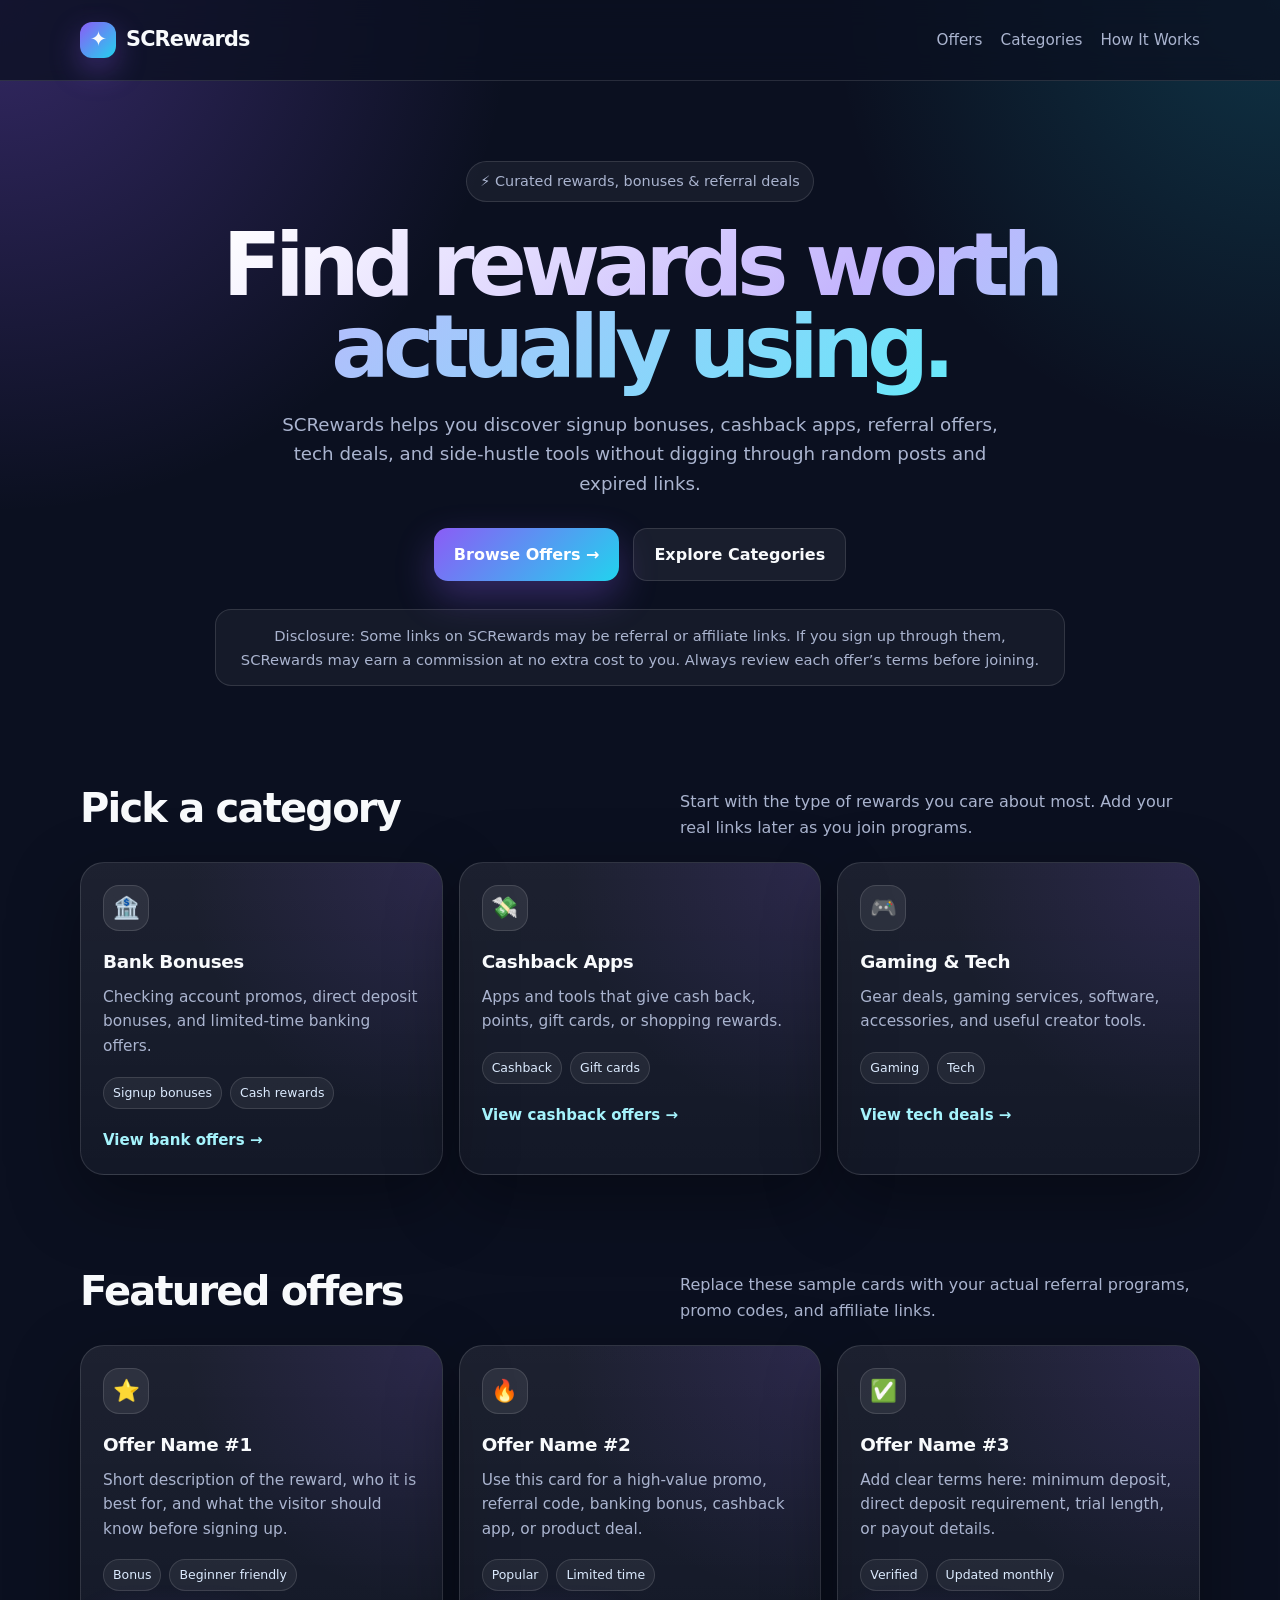
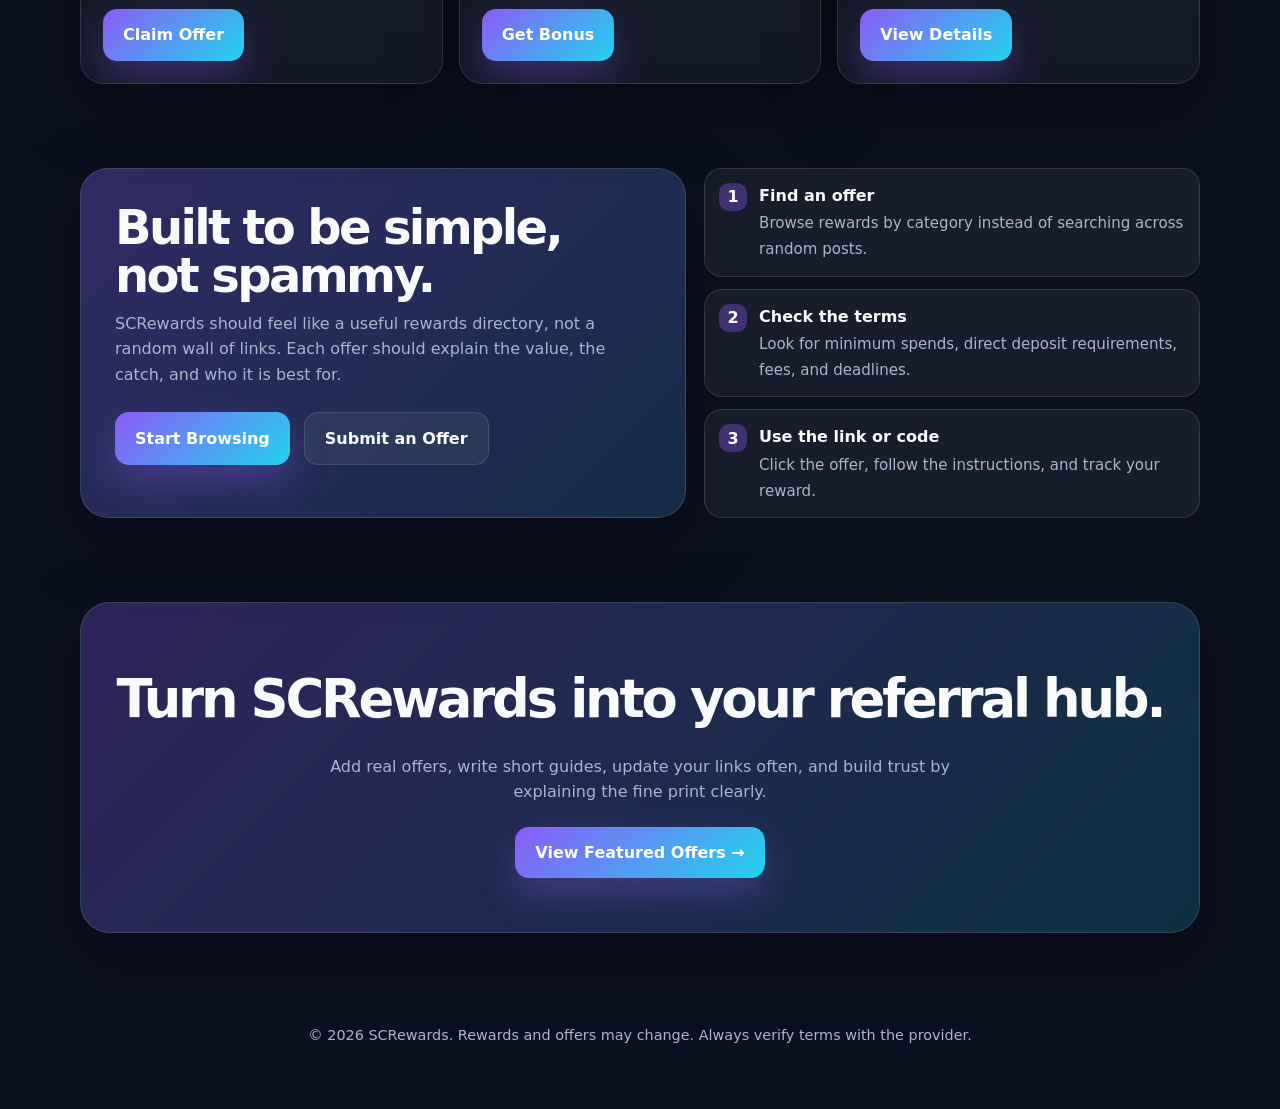
==== index.html @ 42d9c283 "Add files via upload" ====
<!DOCTYPE html>
<html lang="en">
<head>
  <meta charset="UTF-8" />
  <meta name="viewport" content="width=device-width, initial-scale=1.0" />
  <title>SCRewards | Rewards, Bonuses & Referral Offers</title>
  <meta name="description" content="SCRewards is a curated hub for rewards, signup bonuses, referral offers, cashback apps, tech deals, and side-hustle tools." />
  <style>
    :root {
      --bg: #0b1020;
      --surface: #121a33;
      --surface-2: #18213d;
      --text: #f8fafc;
      --muted: #aab4cf;
      --primary: #8b5cf6;
      --primary-2: #22d3ee;
      --border: rgba(255,255,255,0.12);
      --shadow: 0 24px 70px rgba(0,0,0,0.35);
    }

    * {
      box-sizing: border-box;
    }

    body {
      margin: 0;
      font-family: Inter, ui-sans-serif, system-ui, -apple-system, BlinkMacSystemFont, "Segoe UI", sans-serif;
      background:
        radial-gradient(circle at top left, rgba(139,92,246,0.32), transparent 32rem),
        radial-gradient(circle at top right, rgba(34,211,238,0.18), transparent 28rem),
        var(--bg);
      color: var(--text);
      line-height: 1.6;
    }

    a {
      color: inherit;
      text-decoration: none;
    }

    .container {
      width: min(1120px, calc(100% - 32px));
      margin: 0 auto;
    }

    header {
      padding: 22px 0;
      position: sticky;
      top: 0;
      z-index: 20;
      background: rgba(11,16,32,0.78);
      backdrop-filter: blur(14px);
      border-bottom: 1px solid var(--border);
    }

    .nav {
      display: flex;
      align-items: center;
      justify-content: space-between;
      gap: 16px;
    }

    .logo {
      display: flex;
      align-items: center;
      gap: 10px;
      font-weight: 900;
      letter-spacing: -0.04em;
      font-size: 1.3rem;
    }

    .logo-mark {
      width: 36px;
      height: 36px;
      border-radius: 12px;
      background: linear-gradient(135deg, var(--primary), var(--primary-2));
      display: grid;
      place-items: center;
      box-shadow: 0 12px 30px rgba(139,92,246,0.35);
    }

    .nav-links {
      display: flex;
      gap: 18px;
      font-size: 0.95rem;
      color: var(--muted);
    }

    .nav-links a:hover {
      color: var(--text);
    }

    .hero {
      padding: 80px 0 48px;
      text-align: center;
    }

    .badge {
      display: inline-flex;
      align-items: center;
      gap: 8px;
      padding: 8px 13px;
      border: 1px solid var(--border);
      border-radius: 999px;
      color: var(--muted);
      background: rgba(255,255,255,0.05);
      font-size: 0.9rem;
      margin-bottom: 22px;
    }

    h1 {
      font-size: clamp(2.55rem, 7vw, 5.4rem);
      line-height: 0.95;
      margin: 0 auto 22px;
      max-width: 900px;
      letter-spacing: -0.075em;
    }

    .gradient-text {
      background: linear-gradient(135deg, #ffffff, #c4b5fd 45%, #67e8f9);
      -webkit-background-clip: text;
      background-clip: text;
      color: transparent;
    }

    .hero p {
      max-width: 720px;
      margin: 0 auto 30px;
      color: var(--muted);
      font-size: 1.14rem;
    }

    .cta-row {
      display: flex;
      justify-content: center;
      flex-wrap: wrap;
      gap: 14px;
    }

    .btn {
      display: inline-flex;
      align-items: center;
      justify-content: center;
      gap: 9px;
      min-height: 48px;
      padding: 13px 20px;
      border-radius: 14px;
      font-weight: 800;
      border: 1px solid var(--border);
      transition: transform 0.2s ease, border-color 0.2s ease, background 0.2s ease;
    }

    .btn:hover {
      transform: translateY(-2px);
      border-color: rgba(255,255,255,0.28);
    }

    .btn-primary {
      background: linear-gradient(135deg, var(--primary), var(--primary-2));
      color: white;
      border: none;
      box-shadow: 0 16px 38px rgba(139,92,246,0.32);
    }

    .btn-secondary {
      background: rgba(255,255,255,0.06);
      color: var(--text);
    }

    .disclosure {
      margin: 28px auto 0;
      max-width: 850px;
      padding: 14px 16px;
      border: 1px solid var(--border);
      border-radius: 16px;
      background: rgba(255,255,255,0.045);
      color: var(--muted);
      font-size: 0.92rem;
    }

    section {
      padding: 42px 0;
    }

    .section-title {
      display: flex;
      align-items: end;
      justify-content: space-between;
      gap: 20px;
      margin-bottom: 22px;
    }

    .section-title h2 {
      margin: 0;
      font-size: clamp(1.7rem, 4vw, 2.5rem);
      letter-spacing: -0.045em;
    }

    .section-title p {
      max-width: 520px;
      margin: 0;
      color: var(--muted);
    }

    .grid {
      display: grid;
      grid-template-columns: repeat(3, 1fr);
      gap: 16px;
    }

    .card {
      position: relative;
      overflow: hidden;
      background: linear-gradient(180deg, rgba(255,255,255,0.075), rgba(255,255,255,0.035));
      border: 1px solid var(--border);
      border-radius: 24px;
      padding: 22px;
      box-shadow: var(--shadow);
    }

    .card::before {
      content: "";
      position: absolute;
      inset: 0;
      background: radial-gradient(circle at top right, rgba(139,92,246,0.14), transparent 16rem);
      pointer-events: none;
    }

    .card > * {
      position: relative;
    }

    .icon {
      width: 46px;
      height: 46px;
      border-radius: 16px;
      display: grid;
      place-items: center;
      background: rgba(255,255,255,0.08);
      border: 1px solid var(--border);
      font-size: 1.35rem;
      margin-bottom: 16px;
    }

    .card h3 {
      margin: 0 0 8px;
      font-size: 1.15rem;
      letter-spacing: -0.02em;
    }

    .card p {
      color: var(--muted);
      margin: 0 0 18px;
      font-size: 0.96rem;
    }

    .tag-row {
      display: flex;
      flex-wrap: wrap;
      gap: 8px;
      margin-bottom: 18px;
    }

    .tag {
      font-size: 0.78rem;
      color: #dbeafe;
      border: 1px solid rgba(255,255,255,0.12);
      border-radius: 999px;
      padding: 5px 9px;
      background: rgba(255,255,255,0.06);
    }

    .mini-link {
      color: #a5f3fc;
      font-weight: 800;
      font-size: 0.94rem;
    }

    .featured {
      display: grid;
      grid-template-columns: 1.1fr 0.9fr;
      gap: 18px;
      align-items: stretch;
    }

    .feature-panel {
      padding: 34px;
      border-radius: 28px;
      background:
        linear-gradient(135deg, rgba(139,92,246,0.25), rgba(34,211,238,0.10)),
        var(--surface);
      border: 1px solid var(--border);
      box-shadow: var(--shadow);
    }

    .feature-panel h2 {
      margin: 0 0 12px;
      font-size: clamp(1.8rem, 4vw, 3rem);
      letter-spacing: -0.055em;
      line-height: 1;
    }

    .feature-panel p {
      color: var(--muted);
      margin: 0 0 24px;
    }

    .steps {
      display: grid;
      gap: 12px;
    }

    .step {
      display: flex;
      gap: 12px;
      padding: 14px;
      border-radius: 18px;
      background: rgba(255,255,255,0.055);
      border: 1px solid var(--border);
    }

    .step-number {
      width: 28px;
      height: 28px;
      flex: 0 0 28px;
      border-radius: 10px;
      display: grid;
      place-items: center;
      background: rgba(139,92,246,0.35);
      font-weight: 900;
      color: white;
    }

    .step strong {
      display: block;
      margin-bottom: 2px;
    }

    .step span {
      color: var(--muted);
      font-size: 0.94rem;
    }

    .email-box {
      margin-top: 22px;
      display: flex;
      gap: 10px;
      flex-wrap: wrap;
    }

    .email-box input {
      flex: 1;
      min-width: 220px;
      border: 1px solid var(--border);
      background: rgba(255,255,255,0.06);
      border-radius: 14px;
      padding: 14px;
      color: var(--text);
      outline: none;
    }

    .email-box input::placeholder {
      color: #7f8aaa;
    }

    .footer-cta {
      text-align: center;
      padding: 54px 24px;
      border-radius: 30px;
      background: linear-gradient(135deg, rgba(139,92,246,0.28), rgba(34,211,238,0.16));
      border: 1px solid var(--border);
      box-shadow: var(--shadow);
    }

    .footer-cta h2 {
      margin: 0 0 12px;
      font-size: clamp(1.9rem, 5vw, 3.3rem);
      letter-spacing: -0.06em;
    }

    .footer-cta p {
      color: var(--muted);
      margin: 0 auto 22px;
      max-width: 620px;
    }

    footer {
      padding: 34px 0 48px;
      color: var(--muted);
      font-size: 0.9rem;
      text-align: center;
    }

    @media (max-width: 820px) {
      .nav {
        align-items: flex-start;
      }

      .nav-links {
        display: none;
      }

      .hero {
        padding-top: 54px;
      }

      .section-title {
        display: block;
      }

      .section-title p {
        margin-top: 8px;
      }

      .grid,
      .featured {
        grid-template-columns: 1fr;
      }

      .feature-panel {
        padding: 24px;
      }
    }
  </style>
</head>
<body>
  <header>
    <div class="container nav">
      <a class="logo" href="#">
        <span class="logo-mark">✦</span>
        <span>SCRewards</span>
      </a>
      <nav class="nav-links" aria-label="Primary navigation">
        <a href="#offers">Offers</a>
        <a href="#categories">Categories</a>
        <a href="#how-it-works">How It Works</a>
      </nav>
    </div>
  </header>

  <main>
    <section class="hero container">
      <div class="badge">⚡ Curated rewards, bonuses & referral deals</div>
      <h1><span class="gradient-text">Find rewards worth actually using.</span></h1>
      <p>
        SCRewards helps you discover signup bonuses, cashback apps, referral offers, tech deals,
        and side-hustle tools without digging through random posts and expired links.
      </p>
      <div class="cta-row">
        <a class="btn btn-primary" href="#offers">Browse Offers →</a>
        <a class="btn btn-secondary" href="#categories">Explore Categories</a>
      </div>
      <div class="disclosure">
        Disclosure: Some links on SCRewards may be referral or affiliate links. If you sign up through them,
        SCRewards may earn a commission at no extra cost to you. Always review each offer’s terms before joining.
      </div>
    </section>

    <section class="container" id="categories">
      <div class="section-title">
        <h2>Pick a category</h2>
        <p>Start with the type of rewards you care about most. Add your real links later as you join programs.</p>
      </div>

      <div class="grid">
        <article class="card">
          <div class="icon">🏦</div>
          <h3>Bank Bonuses</h3>
          <p>Checking account promos, direct deposit bonuses, and limited-time banking offers.</p>
          <div class="tag-row">
            <span class="tag">Signup bonuses</span>
            <span class="tag">Cash rewards</span>
          </div>
          <a class="mini-link" href="#offers">View bank offers →</a>
        </article>

        <article class="card">
          <div class="icon">💸</div>
          <h3>Cashback Apps</h3>
          <p>Apps and tools that give cash back, points, gift cards, or shopping rewards.</p>
          <div class="tag-row">
            <span class="tag">Cashback</span>
            <span class="tag">Gift cards</span>
          </div>
          <a class="mini-link" href="#offers">View cashback offers →</a>
        </article>

        <article class="card">
          <div class="icon">🎮</div>
          <h3>Gaming & Tech</h3>
          <p>Gear deals, gaming services, software, accessories, and useful creator tools.</p>
          <div class="tag-row">
            <span class="tag">Gaming</span>
            <span class="tag">Tech</span>
          </div>
          <a class="mini-link" href="#offers">View tech deals →</a>
        </article>
      </div>
    </section>

    <section class="container" id="offers">
      <div class="section-title">
        <h2>Featured offers</h2>
        <p>Replace these sample cards with your actual referral programs, promo codes, and affiliate links.</p>
      </div>

      <div class="grid">
        <article class="card">
          <div class="icon">⭐</div>
          <h3>Offer Name #1</h3>
          <p>Short description of the reward, who it is best for, and what the visitor should know before signing up.</p>
          <div class="tag-row">
            <span class="tag">Bonus</span>
            <span class="tag">Beginner friendly</span>
          </div>
          <a class="btn btn-primary" href="#" target="_blank" rel="noopener">Claim Offer</a>
        </article>

        <article class="card">
          <div class="icon">🔥</div>
          <h3>Offer Name #2</h3>
          <p>Use this card for a high-value promo, referral code, banking bonus, cashback app, or product deal.</p>
          <div class="tag-row">
            <span class="tag">Popular</span>
            <span class="tag">Limited time</span>
          </div>
          <a class="btn btn-primary" href="#" target="_blank" rel="noopener">Get Bonus</a>
        </article>

        <article class="card">
          <div class="icon">✅</div>
          <h3>Offer Name #3</h3>
          <p>Add clear terms here: minimum deposit, direct deposit requirement, trial length, or payout details.</p>
          <div class="tag-row">
            <span class="tag">Verified</span>
            <span class="tag">Updated monthly</span>
          </div>
          <a class="btn btn-primary" href="#" target="_blank" rel="noopener">View Details</a>
        </article>
      </div>
    </section>

    <section class="container featured" id="how-it-works">
      <div class="feature-panel">
        <h2>Built to be simple, not spammy.</h2>
        <p>
          SCRewards should feel like a useful rewards directory, not a random wall of links.
          Each offer should explain the value, the catch, and who it is best for.
        </p>
        <div class="cta-row" style="justify-content:flex-start">
          <a class="btn btn-primary" href="#offers">Start Browsing</a>
          <a class="btn btn-secondary" href="#">Submit an Offer</a>
        </div>
      </div>

      <div class="steps">
        <div class="step">
          <div class="step-number">1</div>
          <div>
            <strong>Find an offer</strong>
            <span>Browse rewards by category instead of searching across random posts.</span>
          </div>
        </div>
        <div class="step">
          <div class="step-number">2</div>
          <div>
            <strong>Check the terms</strong>
            <span>Look for minimum spends, direct deposit requirements, fees, and deadlines.</span>
          </div>
        </div>
        <div class="step">
          <div class="step-number">3</div>
          <div>
            <strong>Use the link or code</strong>
            <span>Click the offer, follow the instructions, and track your reward.</span>
          </div>
        </div>
      </div>
    </section>

    <section class="container">
      <div class="footer-cta">
        <h2>Turn SCRewards into your referral hub.</h2>
        <p>
          Add real offers, write short guides, update your links often, and build trust by explaining the fine print clearly.
        </p>
        <a class="btn btn-primary" href="#offers">View Featured Offers →</a>
      </div>
    </section>
  </main>

  <footer class="container">
    <p>© 2026 SCRewards. Rewards and offers may change. Always verify terms with the provider.</p>
  </footer>
</body>
</html>
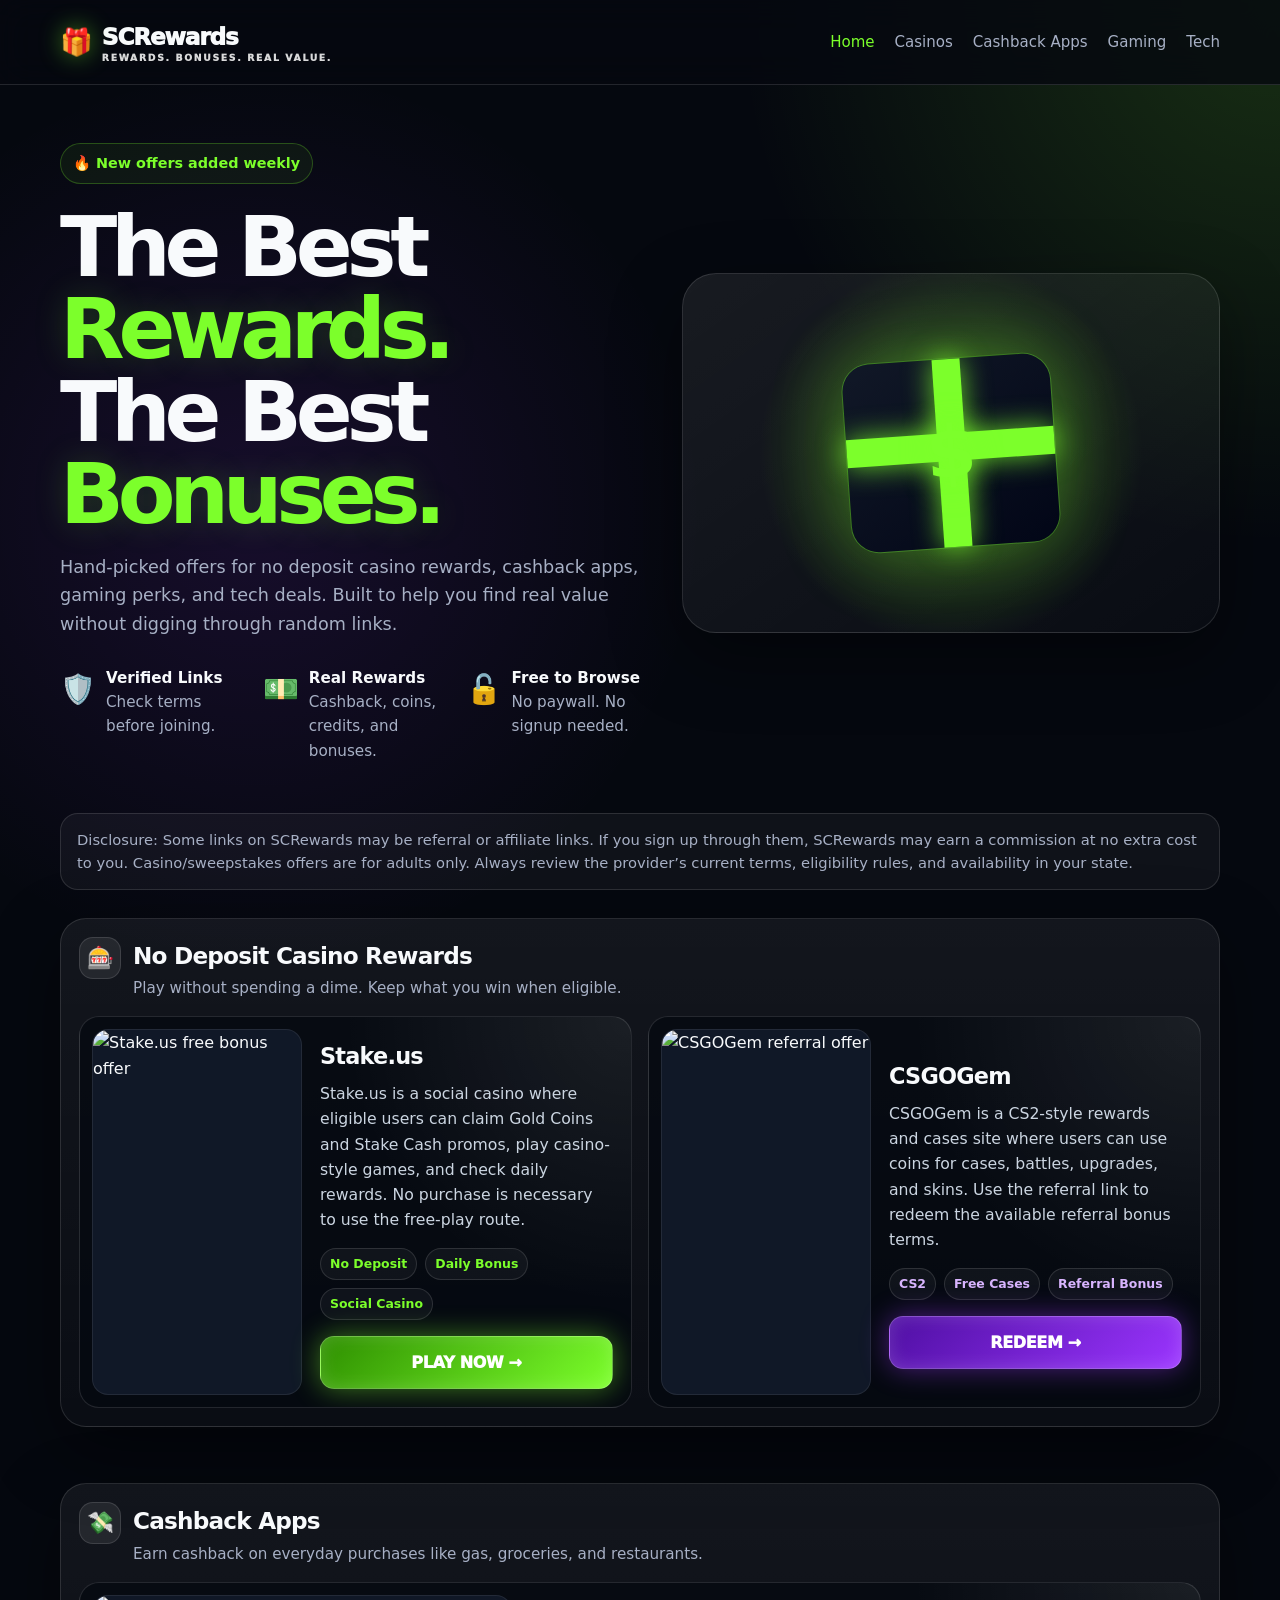
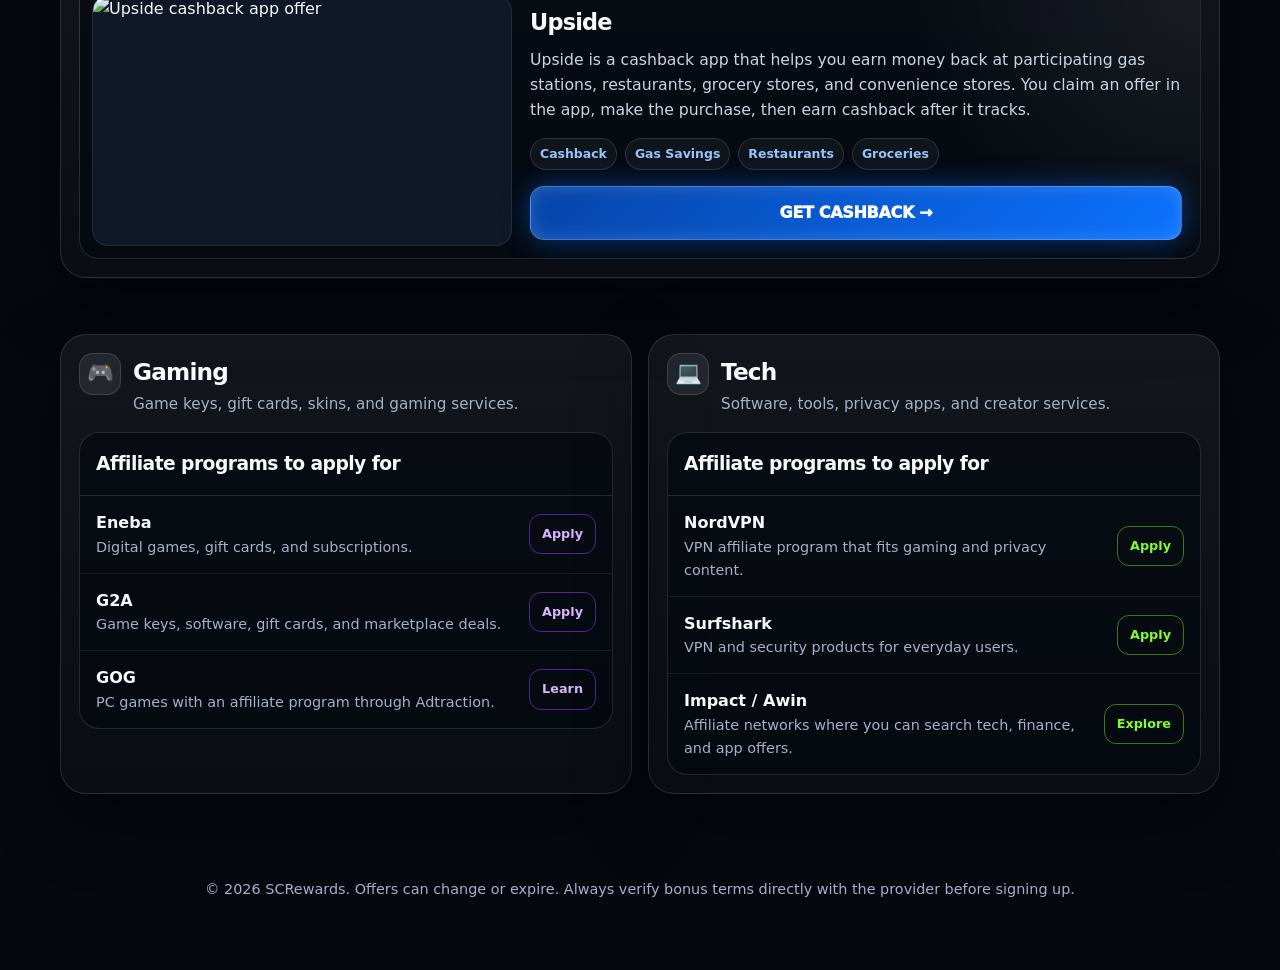
==== commit f120f7d1: "Add files via upload" ====
--- a/index.html
+++ b/index.html
@@ -3,594 +3,630 @@
 <head>
   <meta charset="UTF-8" />
   <meta name="viewport" content="width=device-width, initial-scale=1.0" />
-  <title>SCRewards | Rewards, Bonuses & Referral Offers</title>
-  <meta name="description" content="SCRewards is a curated hub for rewards, signup bonuses, referral offers, cashback apps, tech deals, and side-hustle tools." />
+  <title>SCRewards | Rewards, Bonuses & Real Value</title>
+  <meta name="description" content="SCRewards is a curated hub for no deposit casino rewards, cashback apps, gaming offers, tech deals, and referral bonuses." />
   <style>
     :root {
-      --bg: #0b1020;
-      --surface: #121a33;
-      --surface-2: #18213d;
+      --bg: #05080f;
+      --surface: #0b111d;
+      --surface-2: #101827;
       --text: #f8fafc;
-      --muted: #aab4cf;
-      --primary: #8b5cf6;
-      --primary-2: #22d3ee;
+      --muted: #a7b0c5;
+      --green: #7CFF2B;
+      --green-dark: #2e8f00;
+      --purple: #9b35ff;
+      --purple-dark: #4f0fa3;
+      --blue: #0b72ff;
+      --blue-dark: #0644a8;
       --border: rgba(255,255,255,0.12);
-      --shadow: 0 24px 70px rgba(0,0,0,0.35);
-    }
-
-    * {
-      box-sizing: border-box;
-    }
+      --shadow: 0 24px 70px rgba(0,0,0,0.42);
+    }
+
+    * { box-sizing: border-box; }
 
     body {
       margin: 0;
       font-family: Inter, ui-sans-serif, system-ui, -apple-system, BlinkMacSystemFont, "Segoe UI", sans-serif;
       background:
-        radial-gradient(circle at top left, rgba(139,92,246,0.32), transparent 32rem),
-        radial-gradient(circle at top right, rgba(34,211,238,0.18), transparent 28rem),
+        radial-gradient(circle at top right, rgba(124,255,43,0.16), transparent 34rem),
+        radial-gradient(circle at 20% 20%, rgba(155,53,255,0.12), transparent 28rem),
         var(--bg);
       color: var(--text);
       line-height: 1.6;
     }
 
-    a {
-      color: inherit;
-      text-decoration: none;
-    }
-
-    .container {
-      width: min(1120px, calc(100% - 32px));
-      margin: 0 auto;
-    }
+    a { color: inherit; text-decoration: none; }
+    .container { width: min(1160px, calc(100% - 32px)); margin: 0 auto; }
 
     header {
-      padding: 22px 0;
       position: sticky;
       top: 0;
-      z-index: 20;
-      background: rgba(11,16,32,0.78);
-      backdrop-filter: blur(14px);
+      z-index: 50;
+      padding: 18px 0;
+      background: rgba(5,8,15,0.8);
+      backdrop-filter: blur(16px);
       border-bottom: 1px solid var(--border);
     }
 
     .nav {
       display: flex;
+      justify-content: space-between;
       align-items: center;
-      justify-content: space-between;
-      gap: 16px;
+      gap: 18px;
     }
 
     .logo {
       display: flex;
       align-items: center;
       gap: 10px;
-      font-weight: 900;
-      letter-spacing: -0.04em;
-      font-size: 1.3rem;
+      font-weight: 950;
+      letter-spacing: -0.05em;
+      font-size: 1.45rem;
     }
 
     .logo-mark {
-      width: 36px;
-      height: 36px;
-      border-radius: 12px;
-      background: linear-gradient(135deg, var(--primary), var(--primary-2));
-      display: grid;
-      place-items: center;
-      box-shadow: 0 12px 30px rgba(139,92,246,0.35);
+      color: var(--green);
+      font-size: 1.65rem;
+      filter: drop-shadow(0 0 12px rgba(124,255,43,0.45));
+    }
+
+    .logo small {
+      display: block;
+      font-size: 0.58rem;
+      letter-spacing: 0.18em;
+      color: white;
+      opacity: 0.85;
+      margin-top: -4px;
     }
 
     .nav-links {
       display: flex;
-      gap: 18px;
-      font-size: 0.95rem;
+      gap: 20px;
+      align-items: center;
       color: var(--muted);
-    }
-
-    .nav-links a:hover {
-      color: var(--text);
-    }
+      font-size: 0.94rem;
+    }
+
+    .nav-links a:hover, .active { color: var(--green); }
 
     .hero {
-      padding: 80px 0 48px;
-      text-align: center;
-    }
-
-    .badge {
+      display: grid;
+      grid-template-columns: 1.05fr 0.95fr;
+      align-items: center;
+      gap: 28px;
+      padding: 58px 0 32px;
+    }
+
+    .eyebrow {
       display: inline-flex;
       align-items: center;
       gap: 8px;
-      padding: 8px 13px;
-      border: 1px solid var(--border);
+      padding: 8px 12px;
       border-radius: 999px;
-      color: var(--muted);
-      background: rgba(255,255,255,0.05);
+      border: 1px solid rgba(124,255,43,0.25);
+      background: rgba(124,255,43,0.06);
+      color: var(--green);
+      font-weight: 800;
       font-size: 0.9rem;
       margin-bottom: 22px;
     }
 
     h1 {
-      font-size: clamp(2.55rem, 7vw, 5.4rem);
-      line-height: 0.95;
-      margin: 0 auto 22px;
-      max-width: 900px;
+      margin: 0 0 18px;
+      max-width: 720px;
+      font-size: clamp(2.7rem, 7vw, 5.25rem);
+      line-height: 0.98;
       letter-spacing: -0.075em;
     }
 
-    .gradient-text {
-      background: linear-gradient(135deg, #ffffff, #c4b5fd 45%, #67e8f9);
-      -webkit-background-clip: text;
-      background-clip: text;
-      color: transparent;
-    }
+    .green-text { color: var(--green); text-shadow: 0 0 34px rgba(124,255,43,0.18); }
 
     .hero p {
-      max-width: 720px;
-      margin: 0 auto 30px;
       color: var(--muted);
-      font-size: 1.14rem;
-    }
-
-    .cta-row {
-      display: flex;
+      max-width: 670px;
+      margin: 0 0 24px;
+      font-size: 1.1rem;
+    }
+
+    .hero-art {
+      min-height: 360px;
+      border-radius: 34px;
+      border: 1px solid var(--border);
+      background:
+        radial-gradient(circle at center, rgba(124,255,43,0.35), transparent 12rem),
+        linear-gradient(145deg, rgba(255,255,255,0.08), rgba(255,255,255,0.02));
+      box-shadow: var(--shadow);
+      display: grid;
+      place-items: center;
+      overflow: hidden;
+      position: relative;
+    }
+
+    .gift {
+      width: 210px;
+      height: 190px;
+      border-radius: 28px;
+      background: linear-gradient(145deg, #111827, #020617);
+      border: 1px solid rgba(124,255,43,0.45);
+      box-shadow: 0 0 70px rgba(124,255,43,0.28);
+      position: relative;
+      transform: rotate(-4deg);
+    }
+
+    .gift:before, .gift:after {
+      content: "";
+      position: absolute;
+      background: var(--green);
+      box-shadow: 0 0 28px rgba(124,255,43,0.8);
+    }
+
+    .gift:before { width: 28px; height: 100%; left: 91px; top: 0; }
+    .gift:after { height: 28px; width: 100%; left: 0; top: 74px; }
+
+    .dollar {
+      position: absolute;
+      inset: 0;
+      display: grid;
+      place-items: center;
+      font-size: 4.5rem;
+      font-weight: 900;
+      color: var(--green);
+      z-index: 2;
+      text-shadow: 0 0 30px rgba(124,255,43,0.7);
+    }
+
+    .trust-row {
+      display: grid;
+      grid-template-columns: repeat(3, 1fr);
+      gap: 14px;
+      margin-top: 28px;
+      max-width: 700px;
+    }
+
+    .trust-item {
+      display: flex;
+      gap: 10px;
+      align-items: flex-start;
+      color: var(--muted);
+      font-size: 0.95rem;
+    }
+
+    .trust-item strong { display: block; color: var(--text); }
+    .trust-icon { color: var(--green); font-size: 1.8rem; }
+
+    .notice {
+      margin: 18px auto 0;
+      border: 1px solid var(--border);
+      border-radius: 18px;
+      background: rgba(255,255,255,0.045);
+      color: var(--muted);
+      padding: 14px 16px;
+      font-size: 0.92rem;
+    }
+
+    section { padding: 28px 0; }
+
+    .section-card {
+      border: 1px solid var(--border);
+      border-radius: 26px;
+      background: linear-gradient(180deg, rgba(255,255,255,0.06), rgba(255,255,255,0.025));
+      box-shadow: var(--shadow);
+      padding: 18px;
+    }
+
+    .section-head {
+      display: flex;
+      align-items: flex-start;
+      justify-content: space-between;
+      gap: 16px;
+      margin-bottom: 16px;
+    }
+
+    .section-head h2 {
+      margin: 0;
+      font-size: 1.45rem;
+      letter-spacing: -0.035em;
+    }
+
+    .section-head p {
+      color: var(--muted);
+      margin: 2px 0 0;
+      font-size: 0.95rem;
+    }
+
+    .section-title-left {
+      display: flex;
+      gap: 12px;
+      align-items: flex-start;
+    }
+
+    .section-icon {
+      width: 42px;
+      height: 42px;
+      display: grid;
+      place-items: center;
+      border-radius: 14px;
+      background: rgba(255,255,255,0.08);
+      border: 1px solid var(--border);
+      font-size: 1.35rem;
+    }
+
+    .offer-grid {
+      display: grid;
+      grid-template-columns: repeat(2, 1fr);
+      gap: 16px;
+    }
+
+    .offer {
+      display: grid;
+      grid-template-columns: 210px 1fr;
+      gap: 18px;
+      border: 1px solid var(--border);
+      border-radius: 20px;
+      background:
+        radial-gradient(circle at top right, rgba(255,255,255,0.08), transparent 18rem),
+        rgba(4,8,15,0.68);
+      overflow: hidden;
+      padding: 12px;
+    }
+
+    .offer.full { grid-template-columns: 420px 1fr; }
+
+    .offer-image {
+      width: 100%;
+      min-height: 190px;
+      border-radius: 16px;
+      overflow: hidden;
+      display: block;
+      background: #101827;
+      border: 1px solid rgba(255,255,255,0.08);
+    }
+
+    .offer-image img {
+      width: 100%;
+      height: 100%;
+      display: block;
+      object-fit: cover;
+      transition: transform 0.25s ease;
+    }
+
+    .offer-image:hover img { transform: scale(1.035); }
+
+    .offer-content {
+      padding: 10px 6px 6px 0;
+      display: flex;
+      flex-direction: column;
       justify-content: center;
+    }
+
+    .offer h3 {
+      margin: 0 0 6px;
+      font-size: 1.4rem;
+      letter-spacing: -0.035em;
+    }
+
+    .offer p {
+      color: #cbd5e1;
+      margin: 0 0 16px;
+      font-size: 0.98rem;
+    }
+
+    .tags {
+      display: flex;
       flex-wrap: wrap;
-      gap: 14px;
-    }
-
-    .btn {
+      gap: 8px;
+      margin-bottom: 16px;
+    }
+
+    .tag {
+      padding: 5px 9px;
+      border-radius: 999px;
+      border: 1px solid var(--border);
+      background: rgba(255,255,255,0.045);
+      color: var(--green);
+      font-weight: 800;
+      font-size: 0.78rem;
+    }
+
+    .tag.purple { color: #d8b4fe; }
+    .tag.blue { color: #93c5fd; }
+
+    .shine-btn {
+      position: relative;
+      overflow: hidden;
+      min-height: 50px;
       display: inline-flex;
       align-items: center;
       justify-content: center;
-      gap: 9px;
-      min-height: 48px;
-      padding: 13px 20px;
+      gap: 10px;
       border-radius: 14px;
-      font-weight: 800;
-      border: 1px solid var(--border);
-      transition: transform 0.2s ease, border-color 0.2s ease, background 0.2s ease;
-    }
-
-    .btn:hover {
-      transform: translateY(-2px);
-      border-color: rgba(255,255,255,0.28);
-    }
-
-    .btn-primary {
-      background: linear-gradient(135deg, var(--primary), var(--primary-2));
+      padding: 13px 18px;
+      font-weight: 950;
+      letter-spacing: -0.02em;
       color: white;
-      border: none;
-      box-shadow: 0 16px 38px rgba(139,92,246,0.32);
-    }
-
-    .btn-secondary {
-      background: rgba(255,255,255,0.06);
-      color: var(--text);
-    }
-
-    .disclosure {
-      margin: 28px auto 0;
-      max-width: 850px;
-      padding: 14px 16px;
-      border: 1px solid var(--border);
-      border-radius: 16px;
-      background: rgba(255,255,255,0.045);
-      color: var(--muted);
-      font-size: 0.92rem;
-    }
-
-    section {
-      padding: 42px 0;
-    }
-
-    .section-title {
-      display: flex;
-      align-items: end;
-      justify-content: space-between;
-      gap: 20px;
-      margin-bottom: 22px;
-    }
-
-    .section-title h2 {
-      margin: 0;
-      font-size: clamp(1.7rem, 4vw, 2.5rem);
-      letter-spacing: -0.045em;
-    }
-
-    .section-title p {
-      max-width: 520px;
-      margin: 0;
-      color: var(--muted);
-    }
-
-    .grid {
-      display: grid;
-      grid-template-columns: repeat(3, 1fr);
-      gap: 16px;
-    }
-
-    .card {
-      position: relative;
-      overflow: hidden;
-      background: linear-gradient(180deg, rgba(255,255,255,0.075), rgba(255,255,255,0.035));
-      border: 1px solid var(--border);
-      border-radius: 24px;
-      padding: 22px;
-      box-shadow: var(--shadow);
-    }
-
-    .card::before {
+      text-transform: uppercase;
+      border: 1px solid rgba(255,255,255,0.25);
+      transition: transform 0.2s ease, filter 0.2s ease;
+    }
+
+    .shine-btn:hover { transform: translateY(-2px); filter: brightness(1.12); }
+
+    .shine-btn::before {
       content: "";
       position: absolute;
-      inset: 0;
-      background: radial-gradient(circle at top right, rgba(139,92,246,0.14), transparent 16rem);
-      pointer-events: none;
-    }
-
-    .card > * {
-      position: relative;
-    }
-
-    .icon {
-      width: 46px;
-      height: 46px;
-      border-radius: 16px;
-      display: grid;
-      place-items: center;
-      background: rgba(255,255,255,0.08);
+      top: -35%;
+      left: -40%;
+      width: 32%;
+      height: 170%;
+      background: linear-gradient(90deg, transparent, rgba(255,255,255,0.72), transparent);
+      transform: rotate(22deg);
+      animation: shine 2.3s linear infinite;
+    }
+
+    @keyframes shine {
+      0% { left: -45%; }
+      55% { left: 120%; }
+      100% { left: 120%; }
+    }
+
+    .green-btn {
+      background: linear-gradient(135deg, var(--green-dark), var(--green));
+      box-shadow: 0 0 28px rgba(124,255,43,0.45), inset 0 0 18px rgba(255,255,255,0.16);
+    }
+
+    .purple-btn {
+      background: linear-gradient(135deg, var(--purple-dark), var(--purple));
+      box-shadow: 0 0 28px rgba(155,53,255,0.46), inset 0 0 18px rgba(255,255,255,0.16);
+    }
+
+    .blue-btn {
+      background: linear-gradient(135deg, var(--blue-dark), var(--blue));
+      box-shadow: 0 0 28px rgba(11,114,255,0.46), inset 0 0 18px rgba(255,255,255,0.16);
+    }
+
+    .small-grid {
+      display: grid;
+      grid-template-columns: repeat(2, 1fr);
+      gap: 16px;
+    }
+
+    .mini-list {
       border: 1px solid var(--border);
-      font-size: 1.35rem;
-      margin-bottom: 16px;
-    }
-
-    .card h3 {
-      margin: 0 0 8px;
-      font-size: 1.15rem;
-      letter-spacing: -0.02em;
-    }
-
-    .card p {
+      border-radius: 20px;
+      overflow: hidden;
+      background: rgba(4,8,15,0.64);
+    }
+
+    .mini-list h3 {
+      margin: 0;
+      padding: 16px;
+      border-bottom: 1px solid var(--border);
+      letter-spacing: -0.03em;
+    }
+
+    .mini-item {
+      display: grid;
+      grid-template-columns: 1fr auto;
+      gap: 16px;
+      align-items: center;
+      padding: 14px 16px;
+      border-bottom: 1px solid rgba(255,255,255,0.08);
+    }
+
+    .mini-item:last-child { border-bottom: 0; }
+
+    .mini-item strong { display: block; }
+    .mini-item span { display: block; color: var(--muted); font-size: 0.9rem; }
+
+    .mini-btn {
+      border: 1px solid rgba(124,255,43,0.45);
+      color: var(--green);
+      border-radius: 12px;
+      padding: 9px 12px;
+      font-weight: 900;
+      font-size: 0.8rem;
+      white-space: nowrap;
+    }
+
+    .mini-btn.purple { color: #d8b4fe; border-color: rgba(155,53,255,0.55); }
+
+    footer {
+      padding: 42px 0 54px;
       color: var(--muted);
-      margin: 0 0 18px;
-      font-size: 0.96rem;
-    }
-
-    .tag-row {
-      display: flex;
-      flex-wrap: wrap;
-      gap: 8px;
-      margin-bottom: 18px;
-    }
-
-    .tag {
-      font-size: 0.78rem;
-      color: #dbeafe;
-      border: 1px solid rgba(255,255,255,0.12);
-      border-radius: 999px;
-      padding: 5px 9px;
-      background: rgba(255,255,255,0.06);
-    }
-
-    .mini-link {
-      color: #a5f3fc;
-      font-weight: 800;
-      font-size: 0.94rem;
-    }
-
-    .featured {
-      display: grid;
-      grid-template-columns: 1.1fr 0.9fr;
-      gap: 18px;
-      align-items: stretch;
-    }
-
-    .feature-panel {
-      padding: 34px;
-      border-radius: 28px;
-      background:
-        linear-gradient(135deg, rgba(139,92,246,0.25), rgba(34,211,238,0.10)),
-        var(--surface);
-      border: 1px solid var(--border);
-      box-shadow: var(--shadow);
-    }
-
-    .feature-panel h2 {
-      margin: 0 0 12px;
-      font-size: clamp(1.8rem, 4vw, 3rem);
-      letter-spacing: -0.055em;
-      line-height: 1;
-    }
-
-    .feature-panel p {
-      color: var(--muted);
-      margin: 0 0 24px;
-    }
-
-    .steps {
-      display: grid;
-      gap: 12px;
-    }
-
-    .step {
-      display: flex;
-      gap: 12px;
-      padding: 14px;
-      border-radius: 18px;
-      background: rgba(255,255,255,0.055);
-      border: 1px solid var(--border);
-    }
-
-    .step-number {
-      width: 28px;
-      height: 28px;
-      flex: 0 0 28px;
-      border-radius: 10px;
-      display: grid;
-      place-items: center;
-      background: rgba(139,92,246,0.35);
-      font-weight: 900;
-      color: white;
-    }
-
-    .step strong {
-      display: block;
-      margin-bottom: 2px;
-    }
-
-    .step span {
-      color: var(--muted);
-      font-size: 0.94rem;
-    }
-
-    .email-box {
-      margin-top: 22px;
-      display: flex;
-      gap: 10px;
-      flex-wrap: wrap;
-    }
-
-    .email-box input {
-      flex: 1;
-      min-width: 220px;
-      border: 1px solid var(--border);
-      background: rgba(255,255,255,0.06);
-      border-radius: 14px;
-      padding: 14px;
-      color: var(--text);
-      outline: none;
-    }
-
-    .email-box input::placeholder {
-      color: #7f8aaa;
-    }
-
-    .footer-cta {
       text-align: center;
-      padding: 54px 24px;
-      border-radius: 30px;
-      background: linear-gradient(135deg, rgba(139,92,246,0.28), rgba(34,211,238,0.16));
-      border: 1px solid var(--border);
-      box-shadow: var(--shadow);
-    }
-
-    .footer-cta h2 {
-      margin: 0 0 12px;
-      font-size: clamp(1.9rem, 5vw, 3.3rem);
-      letter-spacing: -0.06em;
-    }
-
-    .footer-cta p {
-      color: var(--muted);
-      margin: 0 auto 22px;
-      max-width: 620px;
-    }
-
-    footer {
-      padding: 34px 0 48px;
-      color: var(--muted);
       font-size: 0.9rem;
-      text-align: center;
-    }
-
-    @media (max-width: 820px) {
-      .nav {
-        align-items: flex-start;
-      }
-
-      .nav-links {
-        display: none;
-      }
-
-      .hero {
-        padding-top: 54px;
-      }
-
-      .section-title {
-        display: block;
-      }
-
-      .section-title p {
-        margin-top: 8px;
-      }
-
-      .grid,
-      .featured {
-        grid-template-columns: 1fr;
-      }
-
-      .feature-panel {
-        padding: 24px;
-      }
+    }
+
+    @media (max-width: 920px) {
+      .nav-links { display: none; }
+      .hero, .offer-grid, .small-grid { grid-template-columns: 1fr; }
+      .hero-art { min-height: 280px; }
+      .offer, .offer.full { grid-template-columns: 1fr; }
+      .offer-image { min-height: 210px; }
+      .trust-row { grid-template-columns: 1fr; }
     }
   </style>
 </head>
 <body>
   <header>
     <div class="container nav">
-      <a class="logo" href="#">
-        <span class="logo-mark">✦</span>
-        <span>SCRewards</span>
+      <a href="#" class="logo">
+        <span class="logo-mark">🎁</span>
+        <span>SCRewards <small>REWARDS. BONUSES. REAL VALUE.</small></span>
       </a>
-      <nav class="nav-links" aria-label="Primary navigation">
-        <a href="#offers">Offers</a>
-        <a href="#categories">Categories</a>
-        <a href="#how-it-works">How It Works</a>
+      <nav class="nav-links" aria-label="Main navigation">
+        <a class="active" href="#top">Home</a>
+        <a href="#casino">Casinos</a>
+        <a href="#cashback">Cashback Apps</a>
+        <a href="#gaming">Gaming</a>
+        <a href="#tech">Tech</a>
       </nav>
     </div>
   </header>
 
-  <main>
-    <section class="hero container">
-      <div class="badge">⚡ Curated rewards, bonuses & referral deals</div>
-      <h1><span class="gradient-text">Find rewards worth actually using.</span></h1>
-      <p>
-        SCRewards helps you discover signup bonuses, cashback apps, referral offers, tech deals,
-        and side-hustle tools without digging through random posts and expired links.
-      </p>
-      <div class="cta-row">
-        <a class="btn btn-primary" href="#offers">Browse Offers →</a>
-        <a class="btn btn-secondary" href="#categories">Explore Categories</a>
+  <main id="top">
+    <section class="container hero">
+      <div>
+        <div class="eyebrow">🔥 New offers added weekly</div>
+        <h1>The Best <span class="green-text">Rewards.</span><br>The Best <span class="green-text">Bonuses.</span></h1>
+        <p>Hand-picked offers for no deposit casino rewards, cashback apps, gaming perks, and tech deals. Built to help you find real value without digging through random links.</p>
+        <div class="trust-row">
+          <div class="trust-item"><span class="trust-icon">🛡️</span><span><strong>Verified Links</strong>Check terms before joining.</span></div>
+          <div class="trust-item"><span class="trust-icon">💵</span><span><strong>Real Rewards</strong>Cashback, coins, credits, and bonuses.</span></div>
+          <div class="trust-item"><span class="trust-icon">🔓</span><span><strong>Free to Browse</strong>No paywall. No signup needed.</span></div>
+        </div>
       </div>
-      <div class="disclosure">
-        Disclosure: Some links on SCRewards may be referral or affiliate links. If you sign up through them,
-        SCRewards may earn a commission at no extra cost to you. Always review each offer’s terms before joining.
+      <div class="hero-art" aria-hidden="true">
+        <div class="gift"><div class="dollar">$</div></div>
       </div>
     </section>
 
-    <section class="container" id="categories">
-      <div class="section-title">
-        <h2>Pick a category</h2>
-        <p>Start with the type of rewards you care about most. Add your real links later as you join programs.</p>
+    <div class="container notice">
+      Disclosure: Some links on SCRewards may be referral or affiliate links. If you sign up through them, SCRewards may earn a commission at no extra cost to you. Casino/sweepstakes offers are for adults only. Always review the provider’s current terms, eligibility rules, and availability in your state.
+    </div>
+
+    <section class="container" id="casino">
+      <div class="section-card">
+        <div class="section-head">
+          <div class="section-title-left">
+            <div class="section-icon">🎰</div>
+            <div>
+              <h2>No Deposit Casino Rewards</h2>
+              <p>Play without spending a dime. Keep what you win when eligible.</p>
+            </div>
+          </div>
+        </div>
+
+        <div class="offer-grid">
+          <article class="offer">
+            <a class="offer-image" href="https://stake.us/?c=aaLEj1pQ" target="_blank" rel="noopener">
+              <img src="assets/stake.jpg" alt="Stake.us free bonus offer">
+            </a>
+            <div class="offer-content">
+              <h3>Stake.us</h3>
+              <p>Stake.us is a social casino where eligible users can claim Gold Coins and Stake Cash promos, play casino-style games, and check daily rewards. No purchase is necessary to use the free-play route.</p>
+              <div class="tags">
+                <span class="tag">No Deposit</span>
+                <span class="tag">Daily Bonus</span>
+                <span class="tag">Social Casino</span>
+              </div>
+              <a class="shine-btn green-btn" href="https://stake.us/?c=aaLEj1pQ" target="_blank" rel="noopener">Play Now →</a>
+            </div>
+          </article>
+
+          <article class="offer">
+            <a class="offer-image" href="https://csgogem.com/r/xzarrx" target="_blank" rel="noopener">
+              <img src="assets/csgogem.webp" alt="CSGOGem referral offer">
+            </a>
+            <div class="offer-content">
+              <h3>CSGOGem</h3>
+              <p>CSGOGem is a CS2-style rewards and cases site where users can use coins for cases, battles, upgrades, and skins. Use the referral link to redeem the available referral bonus terms.</p>
+              <div class="tags">
+                <span class="tag purple">CS2</span>
+                <span class="tag purple">Free Cases</span>
+                <span class="tag purple">Referral Bonus</span>
+              </div>
+              <a class="shine-btn purple-btn" href="https://csgogem.com/r/xzarrx" target="_blank" rel="noopener">Redeem →</a>
+            </div>
+          </article>
+        </div>
       </div>
-
-      <div class="grid">
-        <article class="card">
-          <div class="icon">🏦</div>
-          <h3>Bank Bonuses</h3>
-          <p>Checking account promos, direct deposit bonuses, and limited-time banking offers.</p>
-          <div class="tag-row">
-            <span class="tag">Signup bonuses</span>
-            <span class="tag">Cash rewards</span>
+    </section>
+
+    <section class="container" id="cashback">
+      <div class="section-card">
+        <div class="section-head">
+          <div class="section-title-left">
+            <div class="section-icon">💸</div>
+            <div>
+              <h2>Cashback Apps</h2>
+              <p>Earn cashback on everyday purchases like gas, groceries, and restaurants.</p>
+            </div>
           </div>
-          <a class="mini-link" href="#offers">View bank offers →</a>
-        </article>
-
-        <article class="card">
-          <div class="icon">💸</div>
-          <h3>Cashback Apps</h3>
-          <p>Apps and tools that give cash back, points, gift cards, or shopping rewards.</p>
-          <div class="tag-row">
-            <span class="tag">Cashback</span>
-            <span class="tag">Gift cards</span>
+        </div>
+
+        <article class="offer full">
+          <a class="offer-image" href="https://upside.app.link/ISAIAH23539" target="_blank" rel="noopener">
+            <img src="assets/upside.jpg" alt="Upside cashback app offer">
+          </a>
+          <div class="offer-content">
+            <h3>Upside</h3>
+            <p>Upside is a cashback app that helps you earn money back at participating gas stations, restaurants, grocery stores, and convenience stores. You claim an offer in the app, make the purchase, then earn cashback after it tracks.</p>
+            <div class="tags">
+              <span class="tag blue">Cashback</span>
+              <span class="tag blue">Gas Savings</span>
+              <span class="tag blue">Restaurants</span>
+              <span class="tag blue">Groceries</span>
+            </div>
+            <a class="shine-btn blue-btn" href="https://upside.app.link/ISAIAH23539" target="_blank" rel="noopener">Get Cashback →</a>
           </div>
-          <a class="mini-link" href="#offers">View cashback offers →</a>
-        </article>
-
-        <article class="card">
-          <div class="icon">🎮</div>
-          <h3>Gaming & Tech</h3>
-          <p>Gear deals, gaming services, software, accessories, and useful creator tools.</p>
-          <div class="tag-row">
-            <span class="tag">Gaming</span>
-            <span class="tag">Tech</span>
-          </div>
-          <a class="mini-link" href="#offers">View tech deals →</a>
         </article>
       </div>
     </section>
 
-    <section class="container" id="offers">
-      <div class="section-title">
-        <h2>Featured offers</h2>
-        <p>Replace these sample cards with your actual referral programs, promo codes, and affiliate links.</p>
-      </div>
-
-      <div class="grid">
-        <article class="card">
-          <div class="icon">⭐</div>
-          <h3>Offer Name #1</h3>
-          <p>Short description of the reward, who it is best for, and what the visitor should know before signing up.</p>
-          <div class="tag-row">
-            <span class="tag">Bonus</span>
-            <span class="tag">Beginner friendly</span>
+    <section class="container" id="gaming">
+      <div class="small-grid">
+        <div class="section-card">
+          <div class="section-head">
+            <div class="section-title-left">
+              <div class="section-icon">🎮</div>
+              <div>
+                <h2>Gaming</h2>
+                <p>Game keys, gift cards, skins, and gaming services.</p>
+              </div>
+            </div>
           </div>
-          <a class="btn btn-primary" href="#" target="_blank" rel="noopener">Claim Offer</a>
-        </article>
-
-        <article class="card">
-          <div class="icon">🔥</div>
-          <h3>Offer Name #2</h3>
-          <p>Use this card for a high-value promo, referral code, banking bonus, cashback app, or product deal.</p>
-          <div class="tag-row">
-            <span class="tag">Popular</span>
-            <span class="tag">Limited time</span>
-          </div>
-          <a class="btn btn-primary" href="#" target="_blank" rel="noopener">Get Bonus</a>
-        </article>
-
-        <article class="card">
-          <div class="icon">✅</div>
-          <h3>Offer Name #3</h3>
-          <p>Add clear terms here: minimum deposit, direct deposit requirement, trial length, or payout details.</p>
-          <div class="tag-row">
-            <span class="tag">Verified</span>
-            <span class="tag">Updated monthly</span>
-          </div>
-          <a class="btn btn-primary" href="#" target="_blank" rel="noopener">View Details</a>
-        </article>
-      </div>
-    </section>
-
-    <section class="container featured" id="how-it-works">
-      <div class="feature-panel">
-        <h2>Built to be simple, not spammy.</h2>
-        <p>
-          SCRewards should feel like a useful rewards directory, not a random wall of links.
-          Each offer should explain the value, the catch, and who it is best for.
-        </p>
-        <div class="cta-row" style="justify-content:flex-start">
-          <a class="btn btn-primary" href="#offers">Start Browsing</a>
-          <a class="btn btn-secondary" href="#">Submit an Offer</a>
-        </div>
-      </div>
-
-      <div class="steps">
-        <div class="step">
-          <div class="step-number">1</div>
-          <div>
-            <strong>Find an offer</strong>
-            <span>Browse rewards by category instead of searching across random posts.</span>
+
+          <div class="mini-list">
+            <h3>Affiliate programs to apply for</h3>
+            <div class="mini-item">
+              <div><strong>Eneba</strong><span>Digital games, gift cards, and subscriptions.</span></div>
+              <a class="mini-btn purple" href="https://www.eneba.com/us/become-affiliate" target="_blank" rel="noopener">Apply</a>
+            </div>
+            <div class="mini-item">
+              <div><strong>G2A</strong><span>Game keys, software, gift cards, and marketplace deals.</span></div>
+              <a class="mini-btn purple" href="https://www.g2a.com/goldmine" target="_blank" rel="noopener">Apply</a>
+            </div>
+            <div class="mini-item">
+              <div><strong>GOG</strong><span>PC games with an affiliate program through Adtraction.</span></div>
+              <a class="mini-btn purple" href="https://support.gog.com/hc/en-us/articles/4405004689297-How-to-join-the-GOG-Affiliate-Program" target="_blank" rel="noopener">Learn</a>
+            </div>
           </div>
         </div>
-        <div class="step">
-          <div class="step-number">2</div>
-          <div>
-            <strong>Check the terms</strong>
-            <span>Look for minimum spends, direct deposit requirements, fees, and deadlines.</span>
+
+        <div class="section-card" id="tech">
+          <div class="section-head">
+            <div class="section-title-left">
+              <div class="section-icon">💻</div>
+              <div>
+                <h2>Tech</h2>
+                <p>Software, tools, privacy apps, and creator services.</p>
+              </div>
+            </div>
           </div>
-        </div>
-        <div class="step">
-          <div class="step-number">3</div>
-          <div>
-            <strong>Use the link or code</strong>
-            <span>Click the offer, follow the instructions, and track your reward.</span>
+
+          <div class="mini-list">
+            <h3>Affiliate programs to apply for</h3>
+            <div class="mini-item">
+              <div><strong>NordVPN</strong><span>VPN affiliate program that fits gaming and privacy content.</span></div>
+              <a class="mini-btn" href="https://nordvpn.com/affiliate/" target="_blank" rel="noopener">Apply</a>
+            </div>
+            <div class="mini-item">
+              <div><strong>Surfshark</strong><span>VPN and security products for everyday users.</span></div>
+              <a class="mini-btn" href="https://surfshark.com/affiliate" target="_blank" rel="noopener">Apply</a>
+            </div>
+            <div class="mini-item">
+              <div><strong>Impact / Awin</strong><span>Affiliate networks where you can search tech, finance, and app offers.</span></div>
+              <a class="mini-btn" href="https://impact.com/partnerships/affiliate-marketing/" target="_blank" rel="noopener">Explore</a>
+            </div>
           </div>
         </div>
       </div>
     </section>
-
-    <section class="container">
-      <div class="footer-cta">
-        <h2>Turn SCRewards into your referral hub.</h2>
-        <p>
-          Add real offers, write short guides, update your links often, and build trust by explaining the fine print clearly.
-        </p>
-        <a class="btn btn-primary" href="#offers">View Featured Offers →</a>
-      </div>
-    </section>
   </main>
 
   <footer class="container">
-    <p>© 2026 SCRewards. Rewards and offers may change. Always verify terms with the provider.</p>
+    <p>© 2026 SCRewards. Offers can change or expire. Always verify bonus terms directly with the provider before signing up.</p>
   </footer>
 </body>
 </html>
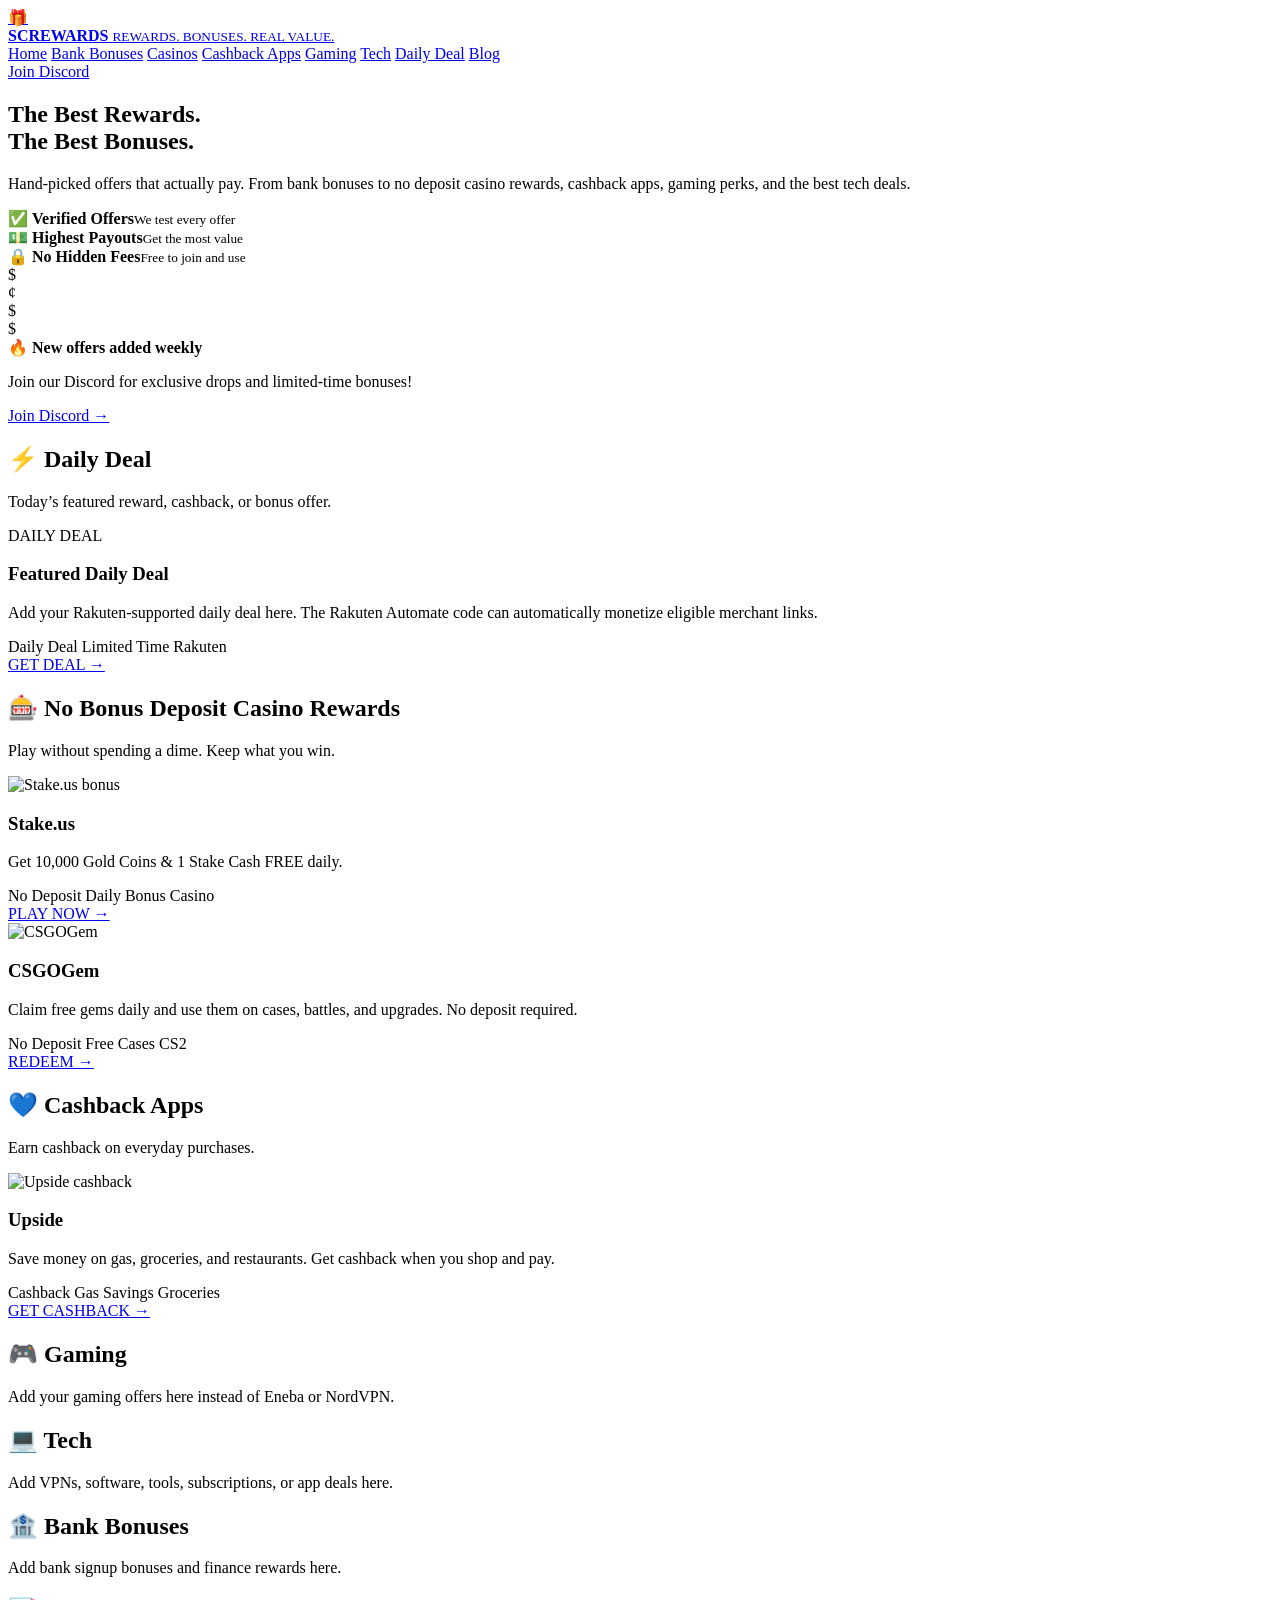
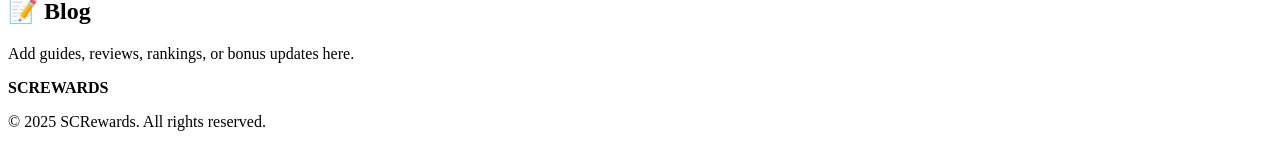
==== commit d7af556d: "Add files via upload" ====
--- a/index.html
+++ b/index.html
@@ -3,630 +3,244 @@
 <head>
   <meta charset="UTF-8" />
   <meta name="viewport" content="width=device-width, initial-scale=1.0" />
-  <title>SCRewards | Rewards, Bonuses & Real Value</title>
-  <meta name="description" content="SCRewards is a curated hub for no deposit casino rewards, cashback apps, gaming offers, tech deals, and referral bonuses." />
-  <style>
-    :root {
-      --bg: #05080f;
-      --surface: #0b111d;
-      --surface-2: #101827;
-      --text: #f8fafc;
-      --muted: #a7b0c5;
-      --green: #7CFF2B;
-      --green-dark: #2e8f00;
-      --purple: #9b35ff;
-      --purple-dark: #4f0fa3;
-      --blue: #0b72ff;
-      --blue-dark: #0644a8;
-      --border: rgba(255,255,255,0.12);
-      --shadow: 0 24px 70px rgba(0,0,0,0.42);
-    }
-
-    * { box-sizing: border-box; }
-
-    body {
-      margin: 0;
-      font-family: Inter, ui-sans-serif, system-ui, -apple-system, BlinkMacSystemFont, "Segoe UI", sans-serif;
-      background:
-        radial-gradient(circle at top right, rgba(124,255,43,0.16), transparent 34rem),
-        radial-gradient(circle at 20% 20%, rgba(155,53,255,0.12), transparent 28rem),
-        var(--bg);
-      color: var(--text);
-      line-height: 1.6;
-    }
-
-    a { color: inherit; text-decoration: none; }
-    .container { width: min(1160px, calc(100% - 32px)); margin: 0 auto; }
-
-    header {
-      position: sticky;
-      top: 0;
-      z-index: 50;
-      padding: 18px 0;
-      background: rgba(5,8,15,0.8);
-      backdrop-filter: blur(16px);
-      border-bottom: 1px solid var(--border);
-    }
-
-    .nav {
-      display: flex;
-      justify-content: space-between;
-      align-items: center;
-      gap: 18px;
-    }
-
-    .logo {
-      display: flex;
-      align-items: center;
-      gap: 10px;
-      font-weight: 950;
-      letter-spacing: -0.05em;
-      font-size: 1.45rem;
-    }
-
-    .logo-mark {
-      color: var(--green);
-      font-size: 1.65rem;
-      filter: drop-shadow(0 0 12px rgba(124,255,43,0.45));
-    }
-
-    .logo small {
-      display: block;
-      font-size: 0.58rem;
-      letter-spacing: 0.18em;
-      color: white;
-      opacity: 0.85;
-      margin-top: -4px;
-    }
-
-    .nav-links {
-      display: flex;
-      gap: 20px;
-      align-items: center;
-      color: var(--muted);
-      font-size: 0.94rem;
-    }
-
-    .nav-links a:hover, .active { color: var(--green); }
-
-    .hero {
-      display: grid;
-      grid-template-columns: 1.05fr 0.95fr;
-      align-items: center;
-      gap: 28px;
-      padding: 58px 0 32px;
-    }
-
-    .eyebrow {
-      display: inline-flex;
-      align-items: center;
-      gap: 8px;
-      padding: 8px 12px;
-      border-radius: 999px;
-      border: 1px solid rgba(124,255,43,0.25);
-      background: rgba(124,255,43,0.06);
-      color: var(--green);
-      font-weight: 800;
-      font-size: 0.9rem;
-      margin-bottom: 22px;
-    }
-
-    h1 {
-      margin: 0 0 18px;
-      max-width: 720px;
-      font-size: clamp(2.7rem, 7vw, 5.25rem);
-      line-height: 0.98;
-      letter-spacing: -0.075em;
-    }
-
-    .green-text { color: var(--green); text-shadow: 0 0 34px rgba(124,255,43,0.18); }
-
-    .hero p {
-      color: var(--muted);
-      max-width: 670px;
-      margin: 0 0 24px;
-      font-size: 1.1rem;
-    }
-
-    .hero-art {
-      min-height: 360px;
-      border-radius: 34px;
-      border: 1px solid var(--border);
-      background:
-        radial-gradient(circle at center, rgba(124,255,43,0.35), transparent 12rem),
-        linear-gradient(145deg, rgba(255,255,255,0.08), rgba(255,255,255,0.02));
-      box-shadow: var(--shadow);
-      display: grid;
-      place-items: center;
-      overflow: hidden;
-      position: relative;
-    }
-
-    .gift {
-      width: 210px;
-      height: 190px;
-      border-radius: 28px;
-      background: linear-gradient(145deg, #111827, #020617);
-      border: 1px solid rgba(124,255,43,0.45);
-      box-shadow: 0 0 70px rgba(124,255,43,0.28);
-      position: relative;
-      transform: rotate(-4deg);
-    }
-
-    .gift:before, .gift:after {
-      content: "";
-      position: absolute;
-      background: var(--green);
-      box-shadow: 0 0 28px rgba(124,255,43,0.8);
-    }
-
-    .gift:before { width: 28px; height: 100%; left: 91px; top: 0; }
-    .gift:after { height: 28px; width: 100%; left: 0; top: 74px; }
-
-    .dollar {
-      position: absolute;
-      inset: 0;
-      display: grid;
-      place-items: center;
-      font-size: 4.5rem;
-      font-weight: 900;
-      color: var(--green);
-      z-index: 2;
-      text-shadow: 0 0 30px rgba(124,255,43,0.7);
-    }
-
-    .trust-row {
-      display: grid;
-      grid-template-columns: repeat(3, 1fr);
-      gap: 14px;
-      margin-top: 28px;
-      max-width: 700px;
-    }
-
-    .trust-item {
-      display: flex;
-      gap: 10px;
-      align-items: flex-start;
-      color: var(--muted);
-      font-size: 0.95rem;
-    }
-
-    .trust-item strong { display: block; color: var(--text); }
-    .trust-icon { color: var(--green); font-size: 1.8rem; }
-
-    .notice {
-      margin: 18px auto 0;
-      border: 1px solid var(--border);
-      border-radius: 18px;
-      background: rgba(255,255,255,0.045);
-      color: var(--muted);
-      padding: 14px 16px;
-      font-size: 0.92rem;
-    }
-
-    section { padding: 28px 0; }
-
-    .section-card {
-      border: 1px solid var(--border);
-      border-radius: 26px;
-      background: linear-gradient(180deg, rgba(255,255,255,0.06), rgba(255,255,255,0.025));
-      box-shadow: var(--shadow);
-      padding: 18px;
-    }
-
-    .section-head {
-      display: flex;
-      align-items: flex-start;
-      justify-content: space-between;
-      gap: 16px;
-      margin-bottom: 16px;
-    }
-
-    .section-head h2 {
-      margin: 0;
-      font-size: 1.45rem;
-      letter-spacing: -0.035em;
-    }
-
-    .section-head p {
-      color: var(--muted);
-      margin: 2px 0 0;
-      font-size: 0.95rem;
-    }
-
-    .section-title-left {
-      display: flex;
-      gap: 12px;
-      align-items: flex-start;
-    }
-
-    .section-icon {
-      width: 42px;
-      height: 42px;
-      display: grid;
-      place-items: center;
-      border-radius: 14px;
-      background: rgba(255,255,255,0.08);
-      border: 1px solid var(--border);
-      font-size: 1.35rem;
-    }
-
-    .offer-grid {
-      display: grid;
-      grid-template-columns: repeat(2, 1fr);
-      gap: 16px;
-    }
-
-    .offer {
-      display: grid;
-      grid-template-columns: 210px 1fr;
-      gap: 18px;
-      border: 1px solid var(--border);
-      border-radius: 20px;
-      background:
-        radial-gradient(circle at top right, rgba(255,255,255,0.08), transparent 18rem),
-        rgba(4,8,15,0.68);
-      overflow: hidden;
-      padding: 12px;
-    }
-
-    .offer.full { grid-template-columns: 420px 1fr; }
-
-    .offer-image {
-      width: 100%;
-      min-height: 190px;
-      border-radius: 16px;
-      overflow: hidden;
-      display: block;
-      background: #101827;
-      border: 1px solid rgba(255,255,255,0.08);
-    }
-
-    .offer-image img {
-      width: 100%;
-      height: 100%;
-      display: block;
-      object-fit: cover;
-      transition: transform 0.25s ease;
-    }
-
-    .offer-image:hover img { transform: scale(1.035); }
-
-    .offer-content {
-      padding: 10px 6px 6px 0;
-      display: flex;
-      flex-direction: column;
-      justify-content: center;
-    }
-
-    .offer h3 {
-      margin: 0 0 6px;
-      font-size: 1.4rem;
-      letter-spacing: -0.035em;
-    }
-
-    .offer p {
-      color: #cbd5e1;
-      margin: 0 0 16px;
-      font-size: 0.98rem;
-    }
-
-    .tags {
-      display: flex;
-      flex-wrap: wrap;
-      gap: 8px;
-      margin-bottom: 16px;
-    }
-
-    .tag {
-      padding: 5px 9px;
-      border-radius: 999px;
-      border: 1px solid var(--border);
-      background: rgba(255,255,255,0.045);
-      color: var(--green);
-      font-weight: 800;
-      font-size: 0.78rem;
-    }
-
-    .tag.purple { color: #d8b4fe; }
-    .tag.blue { color: #93c5fd; }
-
-    .shine-btn {
-      position: relative;
-      overflow: hidden;
-      min-height: 50px;
-      display: inline-flex;
-      align-items: center;
-      justify-content: center;
-      gap: 10px;
-      border-radius: 14px;
-      padding: 13px 18px;
-      font-weight: 950;
-      letter-spacing: -0.02em;
-      color: white;
-      text-transform: uppercase;
-      border: 1px solid rgba(255,255,255,0.25);
-      transition: transform 0.2s ease, filter 0.2s ease;
-    }
-
-    .shine-btn:hover { transform: translateY(-2px); filter: brightness(1.12); }
-
-    .shine-btn::before {
-      content: "";
-      position: absolute;
-      top: -35%;
-      left: -40%;
-      width: 32%;
-      height: 170%;
-      background: linear-gradient(90deg, transparent, rgba(255,255,255,0.72), transparent);
-      transform: rotate(22deg);
-      animation: shine 2.3s linear infinite;
-    }
-
-    @keyframes shine {
-      0% { left: -45%; }
-      55% { left: 120%; }
-      100% { left: 120%; }
-    }
-
-    .green-btn {
-      background: linear-gradient(135deg, var(--green-dark), var(--green));
-      box-shadow: 0 0 28px rgba(124,255,43,0.45), inset 0 0 18px rgba(255,255,255,0.16);
-    }
-
-    .purple-btn {
-      background: linear-gradient(135deg, var(--purple-dark), var(--purple));
-      box-shadow: 0 0 28px rgba(155,53,255,0.46), inset 0 0 18px rgba(255,255,255,0.16);
-    }
-
-    .blue-btn {
-      background: linear-gradient(135deg, var(--blue-dark), var(--blue));
-      box-shadow: 0 0 28px rgba(11,114,255,0.46), inset 0 0 18px rgba(255,255,255,0.16);
-    }
-
-    .small-grid {
-      display: grid;
-      grid-template-columns: repeat(2, 1fr);
-      gap: 16px;
-    }
-
-    .mini-list {
-      border: 1px solid var(--border);
-      border-radius: 20px;
-      overflow: hidden;
-      background: rgba(4,8,15,0.64);
-    }
-
-    .mini-list h3 {
-      margin: 0;
-      padding: 16px;
-      border-bottom: 1px solid var(--border);
-      letter-spacing: -0.03em;
-    }
-
-    .mini-item {
-      display: grid;
-      grid-template-columns: 1fr auto;
-      gap: 16px;
-      align-items: center;
-      padding: 14px 16px;
-      border-bottom: 1px solid rgba(255,255,255,0.08);
-    }
-
-    .mini-item:last-child { border-bottom: 0; }
-
-    .mini-item strong { display: block; }
-    .mini-item span { display: block; color: var(--muted); font-size: 0.9rem; }
-
-    .mini-btn {
-      border: 1px solid rgba(124,255,43,0.45);
-      color: var(--green);
-      border-radius: 12px;
-      padding: 9px 12px;
-      font-weight: 900;
-      font-size: 0.8rem;
-      white-space: nowrap;
-    }
-
-    .mini-btn.purple { color: #d8b4fe; border-color: rgba(155,53,255,0.55); }
-
-    footer {
-      padding: 42px 0 54px;
-      color: var(--muted);
-      text-align: center;
-      font-size: 0.9rem;
-    }
-
-    @media (max-width: 920px) {
-      .nav-links { display: none; }
-      .hero, .offer-grid, .small-grid { grid-template-columns: 1fr; }
-      .hero-art { min-height: 280px; }
-      .offer, .offer.full { grid-template-columns: 1fr; }
-      .offer-image { min-height: 210px; }
-      .trust-row { grid-template-columns: 1fr; }
-    }
-  </style>
+  <title>SCRewards</title>
+  <link rel="stylesheet" href="styles.css" />
 </head>
 <body>
-  <header>
-    <div class="container nav">
-      <a href="#" class="logo">
-        <span class="logo-mark">🎁</span>
-        <span>SCRewards <small>REWARDS. BONUSES. REAL VALUE.</small></span>
-      </a>
-      <nav class="nav-links" aria-label="Main navigation">
-        <a class="active" href="#top">Home</a>
-        <a href="#casino">Casinos</a>
-        <a href="#cashback">Cashback Apps</a>
-        <a href="#gaming">Gaming</a>
-        <a href="#tech">Tech</a>
-      </nav>
-    </div>
-  </header>
-
-  <main id="top">
-    <section class="container hero">
-      <div>
-        <div class="eyebrow">🔥 New offers added weekly</div>
-        <h1>The Best <span class="green-text">Rewards.</span><br>The Best <span class="green-text">Bonuses.</span></h1>
-        <p>Hand-picked offers for no deposit casino rewards, cashback apps, gaming perks, and tech deals. Built to help you find real value without digging through random links.</p>
-        <div class="trust-row">
-          <div class="trust-item"><span class="trust-icon">🛡️</span><span><strong>Verified Links</strong>Check terms before joining.</span></div>
-          <div class="trust-item"><span class="trust-icon">💵</span><span><strong>Real Rewards</strong>Cashback, coins, credits, and bonuses.</span></div>
-          <div class="trust-item"><span class="trust-icon">🔓</span><span><strong>Free to Browse</strong>No paywall. No signup needed.</span></div>
-        </div>
-      </div>
-      <div class="hero-art" aria-hidden="true">
-        <div class="gift"><div class="dollar">$</div></div>
-      </div>
-    </section>
-
-    <div class="container notice">
-      Disclosure: Some links on SCRewards may be referral or affiliate links. If you sign up through them, SCRewards may earn a commission at no extra cost to you. Casino/sweepstakes offers are for adults only. Always review the provider’s current terms, eligibility rules, and availability in your state.
-    </div>
-
-    <section class="container" id="casino">
-      <div class="section-card">
-        <div class="section-head">
-          <div class="section-title-left">
-            <div class="section-icon">🎰</div>
-            <div>
-              <h2>No Deposit Casino Rewards</h2>
-              <p>Play without spending a dime. Keep what you win when eligible.</p>
-            </div>
+
+<header class="header">
+  <a href="#home" class="logo">
+    <span class="gift">🎁</span>
+    <div>
+      <strong><span>SC</span>REWARDS</strong>
+      <small>REWARDS. BONUSES. REAL VALUE.</small>
+    </div>
+  </a>
+
+  <nav>
+    <a href="#home">Home</a>
+    <a href="#bank-bonuses">Bank Bonuses</a>
+    <a href="#casinos">Casinos</a>
+    <a href="#cashback">Cashback Apps</a>
+    <a href="#gaming">Gaming</a>
+    <a href="#tech">Tech</a>
+    <a href="#daily-deal">Daily Deal</a>
+    <a href="#blog">Blog</a>
+  </nav>
+
+  <a class="discord" href="YOUR_DISCORD_LINK" target="_blank">Join Discord</a>
+</header>
+
+<main id="home">
+
+  <section class="hero">
+    <div class="hero-text">
+      <h1>The Best <span>Rewards.</span><br>The Best <span>Bonuses.</span></h1>
+      <p>
+        Hand-picked offers that actually pay. From bank bonuses to no deposit casino rewards,
+        cashback apps, gaming perks, and the best tech deals.
+      </p>
+
+      <div class="trust-row">
+        <div>✅ <strong>Verified Offers</strong><small>We test every offer</small></div>
+        <div>💵 <strong>Highest Payouts</strong><small>Get the most value</small></div>
+        <div>🔒 <strong>No Hidden Fees</strong><small>Free to join and use</small></div>
+      </div>
+    </div>
+
+    <div class="gift-scene">
+      <div class="coin coin-one">$</div>
+      <div class="coin coin-two">¢</div>
+      <div class="coin coin-three">$</div>
+
+      <div class="gift-box">
+        <div class="gift-lid"></div>
+        <div class="gift-ribbon-v"></div>
+        <div class="gift-ribbon-h"></div>
+        <div class="gift-dollar">$</div>
+      </div>
+    </div>
+  </section>
+
+  <section class="announcement">
+    <span>🔥 <strong>New offers added weekly</strong></span>
+    <p>Join our Discord for exclusive drops and limited-time bonuses!</p>
+    <a href="YOUR_DISCORD_LINK" target="_blank">Join Discord →</a>
+  </section>
+
+  <section id="daily-deal" class="panel">
+    <div class="section-head">
+      <div>
+        <h2>⚡ Daily Deal</h2>
+        <p>Today’s featured reward, cashback, or bonus offer.</p>
+      </div>
+    </div>
+
+    <article class="wide-offer neon-green">
+      <div class="deal-art daily-art">
+        <span>DAILY DEAL</span>
+      </div>
+
+      <div>
+        <h3>Featured Daily Deal</h3>
+        <p>Add your Rakuten-supported daily deal here. The Rakuten Automate code can automatically monetize eligible merchant links.</p>
+        <div class="tags">
+          <span>Daily Deal</span>
+          <span>Limited Time</span>
+          <span>Rakuten</span>
+        </div>
+      </div>
+
+      <a href="YOUR_DAILY_DEAL_LINK" target="_blank" class="btn green">GET DEAL →</a>
+    </article>
+  </section>
+
+  <section id="casinos" class="panel">
+    <div class="section-head">
+      <div>
+        <h2>🎰 No Bonus Deposit Casino Rewards</h2>
+        <p>Play without spending a dime. Keep what you win.</p>
+      </div>
+    </div>
+
+    <div class="grid-two">
+      <article class="offer-card neon-green">
+        <img src="images/stake.jpg" alt="Stake.us bonus" />
+        <div class="card-content">
+          <h3>Stake.us</h3>
+          <p>Get 10,000 Gold Coins & 1 Stake Cash FREE daily.</p>
+          <div class="tags">
+            <span>No Deposit</span>
+            <span>Daily Bonus</span>
+            <span>Casino</span>
           </div>
-        </div>
-
-        <div class="offer-grid">
-          <article class="offer">
-            <a class="offer-image" href="https://stake.us/?c=aaLEj1pQ" target="_blank" rel="noopener">
-              <img src="assets/stake.jpg" alt="Stake.us free bonus offer">
-            </a>
-            <div class="offer-content">
-              <h3>Stake.us</h3>
-              <p>Stake.us is a social casino where eligible users can claim Gold Coins and Stake Cash promos, play casino-style games, and check daily rewards. No purchase is necessary to use the free-play route.</p>
-              <div class="tags">
-                <span class="tag">No Deposit</span>
-                <span class="tag">Daily Bonus</span>
-                <span class="tag">Social Casino</span>
-              </div>
-              <a class="shine-btn green-btn" href="https://stake.us/?c=aaLEj1pQ" target="_blank" rel="noopener">Play Now →</a>
-            </div>
-          </article>
-
-          <article class="offer">
-            <a class="offer-image" href="https://csgogem.com/r/xzarrx" target="_blank" rel="noopener">
-              <img src="assets/csgogem.webp" alt="CSGOGem referral offer">
-            </a>
-            <div class="offer-content">
-              <h3>CSGOGem</h3>
-              <p>CSGOGem is a CS2-style rewards and cases site where users can use coins for cases, battles, upgrades, and skins. Use the referral link to redeem the available referral bonus terms.</p>
-              <div class="tags">
-                <span class="tag purple">CS2</span>
-                <span class="tag purple">Free Cases</span>
-                <span class="tag purple">Referral Bonus</span>
-              </div>
-              <a class="shine-btn purple-btn" href="https://csgogem.com/r/xzarrx" target="_blank" rel="noopener">Redeem →</a>
-            </div>
-          </article>
-        </div>
-      </div>
-    </section>
-
-    <section class="container" id="cashback">
-      <div class="section-card">
-        <div class="section-head">
-          <div class="section-title-left">
-            <div class="section-icon">💸</div>
-            <div>
-              <h2>Cashback Apps</h2>
-              <p>Earn cashback on everyday purchases like gas, groceries, and restaurants.</p>
-            </div>
+          <a href="YOUR_STAKE_LINK" target="_blank" class="btn green">PLAY NOW →</a>
+        </div>
+      </article>
+
+      <article class="offer-card neon-purple">
+        <img src="images/csgogem.png" alt="CSGOGem" />
+        <div class="card-content">
+          <h3>CSGOGem</h3>
+          <p>Claim free gems daily and use them on cases, battles, and upgrades. No deposit required.</p>
+          <div class="tags purple-tags">
+            <span>No Deposit</span>
+            <span>Free Cases</span>
+            <span>CS2</span>
           </div>
-        </div>
-
-        <article class="offer full">
-          <a class="offer-image" href="https://upside.app.link/ISAIAH23539" target="_blank" rel="noopener">
-            <img src="assets/upside.jpg" alt="Upside cashback app offer">
-          </a>
-          <div class="offer-content">
-            <h3>Upside</h3>
-            <p>Upside is a cashback app that helps you earn money back at participating gas stations, restaurants, grocery stores, and convenience stores. You claim an offer in the app, make the purchase, then earn cashback after it tracks.</p>
-            <div class="tags">
-              <span class="tag blue">Cashback</span>
-              <span class="tag blue">Gas Savings</span>
-              <span class="tag blue">Restaurants</span>
-              <span class="tag blue">Groceries</span>
-            </div>
-            <a class="shine-btn blue-btn" href="https://upside.app.link/ISAIAH23539" target="_blank" rel="noopener">Get Cashback →</a>
-          </div>
-        </article>
-      </div>
-    </section>
-
-    <section class="container" id="gaming">
-      <div class="small-grid">
-        <div class="section-card">
-          <div class="section-head">
-            <div class="section-title-left">
-              <div class="section-icon">🎮</div>
-              <div>
-                <h2>Gaming</h2>
-                <p>Game keys, gift cards, skins, and gaming services.</p>
-              </div>
-            </div>
-          </div>
-
-          <div class="mini-list">
-            <h3>Affiliate programs to apply for</h3>
-            <div class="mini-item">
-              <div><strong>Eneba</strong><span>Digital games, gift cards, and subscriptions.</span></div>
-              <a class="mini-btn purple" href="https://www.eneba.com/us/become-affiliate" target="_blank" rel="noopener">Apply</a>
-            </div>
-            <div class="mini-item">
-              <div><strong>G2A</strong><span>Game keys, software, gift cards, and marketplace deals.</span></div>
-              <a class="mini-btn purple" href="https://www.g2a.com/goldmine" target="_blank" rel="noopener">Apply</a>
-            </div>
-            <div class="mini-item">
-              <div><strong>GOG</strong><span>PC games with an affiliate program through Adtraction.</span></div>
-              <a class="mini-btn purple" href="https://support.gog.com/hc/en-us/articles/4405004689297-How-to-join-the-GOG-Affiliate-Program" target="_blank" rel="noopener">Learn</a>
-            </div>
-          </div>
-        </div>
-
-        <div class="section-card" id="tech">
-          <div class="section-head">
-            <div class="section-title-left">
-              <div class="section-icon">💻</div>
-              <div>
-                <h2>Tech</h2>
-                <p>Software, tools, privacy apps, and creator services.</p>
-              </div>
-            </div>
-          </div>
-
-          <div class="mini-list">
-            <h3>Affiliate programs to apply for</h3>
-            <div class="mini-item">
-              <div><strong>NordVPN</strong><span>VPN affiliate program that fits gaming and privacy content.</span></div>
-              <a class="mini-btn" href="https://nordvpn.com/affiliate/" target="_blank" rel="noopener">Apply</a>
-            </div>
-            <div class="mini-item">
-              <div><strong>Surfshark</strong><span>VPN and security products for everyday users.</span></div>
-              <a class="mini-btn" href="https://surfshark.com/affiliate" target="_blank" rel="noopener">Apply</a>
-            </div>
-            <div class="mini-item">
-              <div><strong>Impact / Awin</strong><span>Affiliate networks where you can search tech, finance, and app offers.</span></div>
-              <a class="mini-btn" href="https://impact.com/partnerships/affiliate-marketing/" target="_blank" rel="noopener">Explore</a>
-            </div>
-          </div>
-        </div>
-      </div>
-    </section>
-  </main>
-
-  <footer class="container">
-    <p>© 2026 SCRewards. Offers can change or expire. Always verify bonus terms directly with the provider before signing up.</p>
-  </footer>
+          <a href="YOUR_CSGOGEM_LINK" target="_blank" class="btn purple">REDEEM →</a>
+        </div>
+      </article>
+    </div>
+  </section>
+
+  <section id="cashback" class="panel">
+    <div class="section-head">
+      <div>
+        <h2>💙 Cashback Apps</h2>
+        <p>Earn cashback on everyday purchases.</p>
+      </div>
+    </div>
+
+    <article class="wide-offer neon-blue">
+      <img src="images/upside.jpg" alt="Upside cashback" />
+
+      <div>
+        <h3>Upside</h3>
+        <p>Save money on gas, groceries, and restaurants. Get cashback when you shop and pay.</p>
+        <div class="tags blue-tags">
+          <span>Cashback</span>
+          <span>Gas Savings</span>
+          <span>Groceries</span>
+        </div>
+      </div>
+
+      <a href="YOUR_UPSIDE_LINK" target="_blank" class="btn blue">GET CASHBACK →</a>
+    </article>
+  </section>
+
+  <section id="gaming" class="panel">
+    <h2>🎮 Gaming</h2>
+    <p>Add your gaming offers here instead of Eneba or NordVPN.</p>
+  </section>
+
+  <section id="tech" class="panel">
+    <h2>💻 Tech</h2>
+    <p>Add VPNs, software, tools, subscriptions, or app deals here.</p>
+  </section>
+
+  <section id="bank-bonuses" class="panel">
+    <h2>🏦 Bank Bonuses</h2>
+    <p>Add bank signup bonuses and finance rewards here.</p>
+  </section>
+
+  <section id="blog" class="panel">
+    <h2>📝 Blog</h2>
+    <p>Add guides, reviews, rankings, or bonus updates here.</p>
+  </section>
+
+</main>
+
+<footer>
+  <strong><span>SC</span>REWARDS</strong>
+  <p>© 2025 SCRewards. All rights reserved.</p>
+</footer>
+
+<script>
+  var _rakuten_automate = {
+    u1: "",
+    snippetURL: "https://automate-frontend.linksynergy.com/minified_logic.js",
+    automateURL: "https://automate.linksynergy.com",
+    widgetKey: "zXZFB7MnyD4pjdNa8alGrsck1trxjeQC",
+    aelJS: null,
+    useDefaultAEL: false,
+    loaded: false,
+    events: []
+  };
+
+  var ael = window.addEventListener;
+
+  window.addEventListener = function(a, b, c, d) {
+    if ("click" !== a && _rakuten_automate.useDefaultAEL) {
+      ael(a, b, c);
+    } else {
+      _rakuten_automate.events.push({
+        type: a,
+        handler: b,
+        capture: c,
+        rakuten: d
+      });
+    }
+  };
+
+  _rakuten_automate.links = {};
+
+  var httpRequest = new XMLHttpRequest();
+  httpRequest.open("GET", _rakuten_automate.snippetURL, true);
+  httpRequest.timeout = 5000;
+
+  httpRequest.ontimeout = function() {
+    if (!_rakuten_automate.loaded) {
+      for (var i = 0; i < _rakuten_automate.events.length; i++) {
+        var eventItem = _rakuten_automate.events[i];
+        ael(eventItem.type, eventItem.handler, eventItem.capture);
+      }
+      _rakuten_automate.useDefaultAEL = true;
+    }
+  };
+
+  httpRequest.onreadystatechange = function() {
+    if (
+      httpRequest.readyState === XMLHttpRequest.DONE &&
+      httpRequest.status === 200
+    ) {
+      eval(httpRequest.responseText);
+      _rakuten_automate.run(ael);
+    }
+  };
+
+  httpRequest.send(null);
+</script>
+
 </body>
-</html>
+</html>
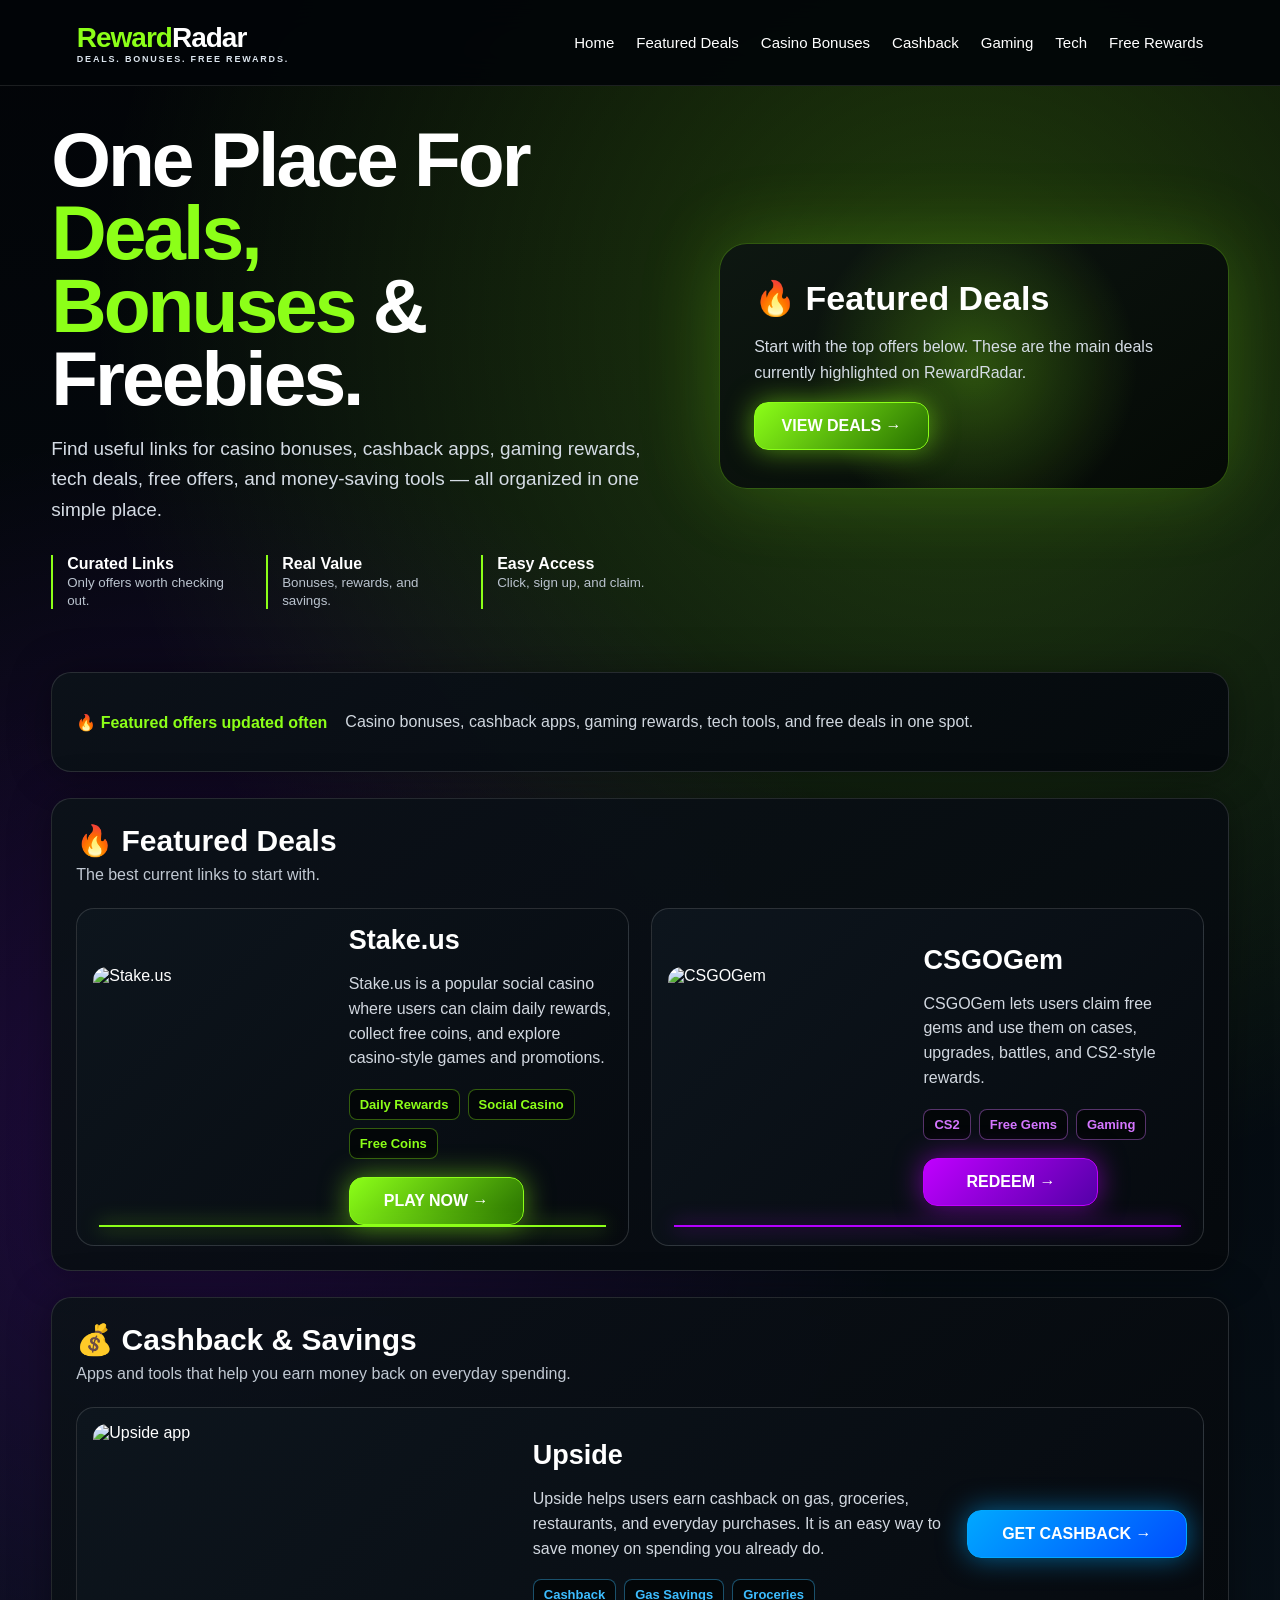
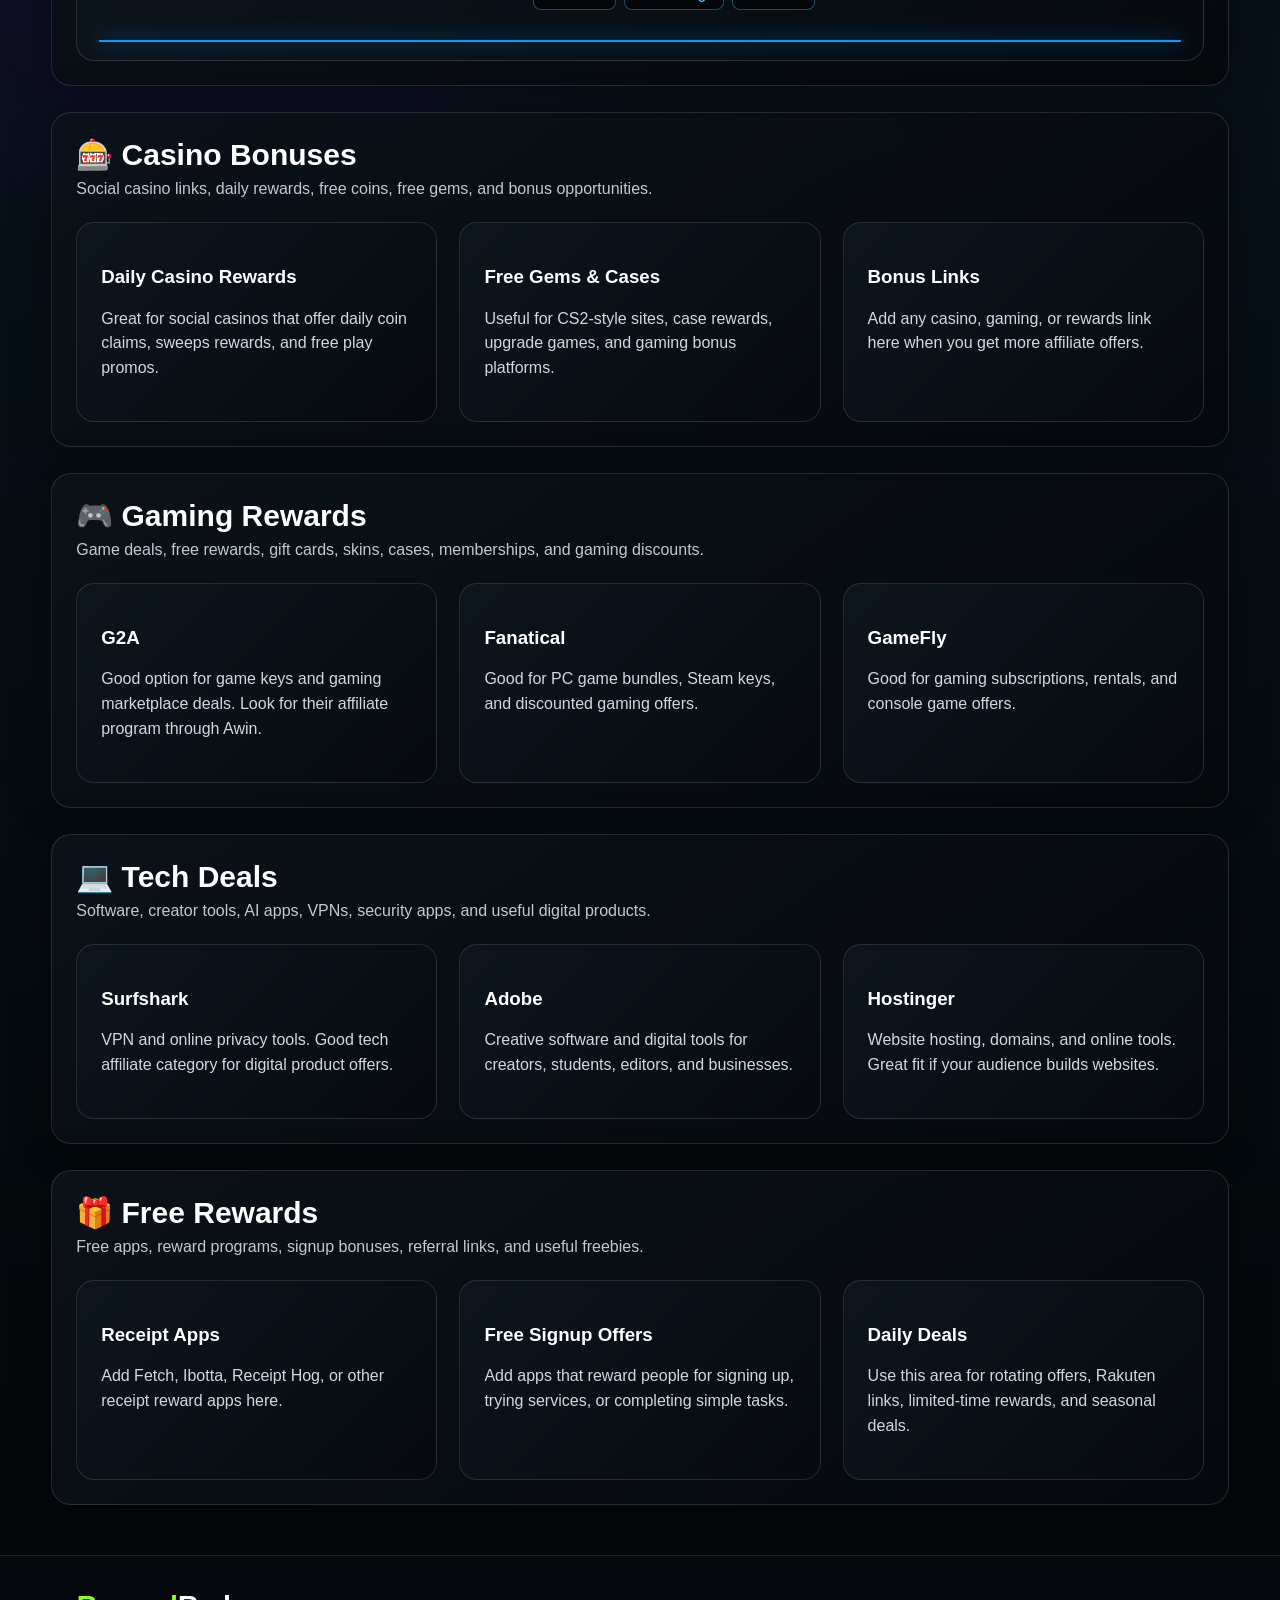
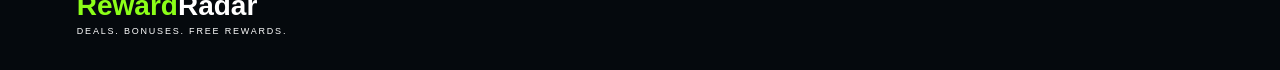
==== commit 4cf91fc7: "Add files via upload" ====
--- a/index.html
+++ b/index.html
@@ -1,246 +1,643 @@
 <!DOCTYPE html>
 <html lang="en">
 <head>
-  <meta charset="UTF-8" />
-  <meta name="viewport" content="width=device-width, initial-scale=1.0" />
-  <title>SCRewards</title>
-  <link rel="stylesheet" href="styles.css" />
+<meta charset="UTF-8" />
+<meta name="viewport" content="width=device-width, initial-scale=1.0" />
+<title>RewardRadar | Deals, Bonuses & Free Rewards</title>
+
+<style>
+* {
+  box-sizing: border-box;
+}
+
+html {
+  scroll-behavior: smooth;
+}
+
+body {
+  margin: 0;
+  font-family: Arial, Helvetica, sans-serif;
+  color: #ffffff;
+  background:
+    radial-gradient(circle at 75% 10%, rgba(140, 255, 24, 0.22), transparent 28%),
+    radial-gradient(circle at 15% 35%, rgba(150, 0, 255, 0.18), transparent 30%),
+    linear-gradient(180deg, #020407, #071018 52%, #030608);
+}
+
+a {
+  color: inherit;
+  text-decoration: none;
+}
+
+.header {
+  position: sticky;
+  top: 0;
+  z-index: 99;
+  min-height: 86px;
+  padding: 18px 6%;
+  display: flex;
+  align-items: center;
+  justify-content: space-between;
+  background: rgba(2, 5, 8, 0.92);
+  backdrop-filter: blur(16px);
+  border-bottom: 1px solid rgba(255,255,255,0.1);
+}
+
+.logo {
+  font-size: 28px;
+  font-weight: 900;
+  letter-spacing: -1px;
+}
+
+.logo span {
+  color: #8cff18;
+}
+
+.logo small {
+  display: block;
+  font-size: 9px;
+  letter-spacing: 1.8px;
+  color: #dce5ee;
+}
+
+nav {
+  display: flex;
+  gap: 22px;
+  font-size: 15px;
+}
+
+nav a:hover {
+  color: #8cff18;
+}
+
+main {
+  width: min(1180px, 92%);
+  margin: 0 auto;
+}
+
+.hero {
+  min-height: 560px;
+  display: grid;
+  grid-template-columns: 1.1fr 0.9fr;
+  align-items: center;
+  gap: 45px;
+}
+
+.hero h1 {
+  font-size: clamp(48px, 6vw, 78px);
+  line-height: 0.95;
+  margin: 0;
+  letter-spacing: -3px;
+}
+
+.hero h1 span {
+  color: #8cff18;
+}
+
+.hero p {
+  max-width: 660px;
+  color: #d5dce5;
+  font-size: 19px;
+  line-height: 1.6;
+}
+
+.hero-card {
+  padding: 34px;
+  border-radius: 28px;
+  background:
+    radial-gradient(circle, rgba(140,255,24,0.28), transparent 58%),
+    linear-gradient(145deg, rgba(13,22,18,0.95), rgba(4,8,6,0.95));
+  border: 1px solid rgba(140,255,24,0.3);
+  box-shadow: 0 0 80px rgba(140,255,24,0.22);
+}
+
+.hero-card h2 {
+  font-size: 34px;
+  margin: 0 0 14px;
+}
+
+.hero-card p {
+  font-size: 16px;
+}
+
+.trust {
+  display: grid;
+  grid-template-columns: repeat(3, 1fr);
+  gap: 22px;
+  margin-top: 30px;
+}
+
+.trust div {
+  border-left: 2px solid #8cff18;
+  padding-left: 14px;
+}
+
+.trust strong {
+  display: block;
+}
+
+.trust small {
+  color: #bac3ce;
+}
+
+.banner,
+.panel {
+  margin: 26px 0;
+  padding: 24px;
+  border-radius: 20px;
+  background: linear-gradient(145deg, rgba(12,18,25,0.96), rgba(5,9,13,0.96));
+  border: 1px solid rgba(255,255,255,0.12);
+  box-shadow: 0 0 40px rgba(0,0,0,0.35);
+}
+
+.banner {
+  display: flex;
+  align-items: center;
+  gap: 18px;
+}
+
+.banner strong {
+  color: #8cff18;
+}
+
+.banner p {
+  color: #d0d7df;
+  flex: 1;
+}
+
+.section-title {
+  margin-bottom: 24px;
+}
+
+.section-title h2 {
+  margin: 0;
+  font-size: 30px;
+}
+
+.section-title p {
+  color: #c1c9d3;
+  margin: 8px 0 0;
+  font-size: 16px;
+}
+
+.grid-two {
+  display: grid;
+  grid-template-columns: 1fr 1fr;
+  gap: 22px;
+}
+
+.offer-card,
+.wide-card {
+  position: relative;
+  overflow: hidden;
+  border-radius: 18px;
+  background: linear-gradient(135deg, #0d151d, #060a0f);
+  border: 1px solid rgba(255,255,255,0.14);
+}
+
+.offer-card {
+  min-height: 300px;
+  padding: 16px;
+  display: grid;
+  grid-template-columns: 45% 1fr;
+  gap: 22px;
+  align-items: center;
+}
+
+.wide-card {
+  padding: 16px;
+  display: grid;
+  grid-template-columns: 38% 1fr 220px;
+  gap: 24px;
+  align-items: center;
+}
+
+.offer-card::after,
+.wide-card::after {
+  content: "";
+  position: absolute;
+  left: 22px;
+  right: 22px;
+  bottom: 18px;
+  height: 2px;
+  background: #8cff18;
+  box-shadow: 0 0 20px #8cff18;
+}
+
+.purple-line::after {
+  background: #b400ff;
+  box-shadow: 0 0 20px #b400ff;
+}
+
+.blue-line::after {
+  background: #009dff;
+  box-shadow: 0 0 20px #009dff;
+}
+
+.offer-card img,
+.wide-card img {
+  width: 100%;
+  height: 220px;
+  object-fit: cover;
+  border-radius: 14px;
+  display: block;
+  transition: transform 0.25s ease, filter 0.25s ease;
+}
+
+.offer-card img:hover,
+.wide-card img:hover {
+  transform: scale(1.03);
+  filter: brightness(1.15);
+}
+
+.offer-card h3,
+.wide-card h3 {
+  font-size: 27px;
+  margin: 0 0 10px;
+}
+
+.offer-card p,
+.wide-card p,
+.simple-card p {
+  color: #d2d8e0;
+  line-height: 1.55;
+  font-size: 16px;
+}
+
+.tags {
+  display: flex;
+  flex-wrap: wrap;
+  gap: 8px;
+  margin: 18px 0;
+}
+
+.tags span {
+  font-size: 13px;
+  font-weight: 800;
+  color: #8cff18;
+  border: 1px solid rgba(140,255,24,0.35);
+  background: #030608;
+  padding: 7px 10px;
+  border-radius: 8px;
+}
+
+.purple-tags span {
+  color: #d576ff;
+  border-color: rgba(213,118,255,0.4);
+}
+
+.blue-tags span {
+  color: #3dbdff;
+  border-color: rgba(61,189,255,0.4);
+}
+
+.btn {
+  position: relative;
+  overflow: hidden;
+  display: inline-block;
+  text-align: center;
+  min-width: 175px;
+  padding: 14px 24px;
+  border-radius: 14px;
+  font-weight: 900;
+  border: 1px solid rgba(255,255,255,0.2);
+}
+
+.btn::before {
+  content: "";
+  position: absolute;
+  top: 0;
+  left: -90%;
+  width: 70%;
+  height: 100%;
+  background: linear-gradient(120deg, transparent, rgba(255,255,255,0.85), transparent);
+  transform: skewX(-25deg);
+  animation: shine 2.7s infinite;
+}
+
+@keyframes shine {
+  0% { left: -90%; }
+  55% { left: 130%; }
+  100% { left: 130%; }
+}
+
+.green {
+  background: linear-gradient(135deg, #8cff18, #276f00);
+  border-color: #8cff18;
+  box-shadow: 0 0 28px rgba(140,255,24,0.55);
+}
+
+.purple {
+  background: linear-gradient(135deg, #c000ff, #5400a8);
+  border-color: #c000ff;
+  box-shadow: 0 0 28px rgba(192,0,255,0.55);
+}
+
+.blue {
+  background: linear-gradient(135deg, #00a8ff, #004cff);
+  border-color: #00a8ff;
+  box-shadow: 0 0 28px rgba(0,168,255,0.55);
+}
+
+.simple-grid {
+  display: grid;
+  grid-template-columns: repeat(3, 1fr);
+  gap: 22px;
+}
+
+.simple-card {
+  padding: 24px;
+  border-radius: 18px;
+  background: linear-gradient(135deg, #0d151d, #060a0f);
+  border: 1px solid rgba(255,255,255,0.12);
+}
+
+.footer {
+  margin-top: 50px;
+  padding: 34px 6%;
+  border-top: 1px solid rgba(255,255,255,0.1);
+  background: #05090d;
+}
+
+.footer strong {
+  font-size: 28px;
+}
+
+.footer span {
+  color: #8cff18;
+}
+
+.footer small {
+  display: block;
+  margin-top: 4px;
+  font-size: 9px;
+  letter-spacing: 1.8px;
+}
+
+@media (max-width: 900px) {
+  .header,
+  .banner {
+    flex-direction: column;
+    text-align: center;
+  }
+
+  nav {
+    flex-wrap: wrap;
+    justify-content: center;
+  }
+
+  .hero,
+  .grid-two,
+  .wide-card,
+  .offer-card,
+  .simple-grid {
+    grid-template-columns: 1fr;
+  }
+
+  .trust {
+    grid-template-columns: 1fr;
+  }
+}
+</style>
 </head>
+
 <body>
 
 <header class="header">
   <a href="#home" class="logo">
-    <span class="gift">🎁</span>
-    <div>
-      <strong><span>SC</span>REWARDS</strong>
-      <small>REWARDS. BONUSES. REAL VALUE.</small>
-    </div>
+    <span>Reward</span>Radar
+    <small>DEALS. BONUSES. FREE REWARDS.</small>
   </a>
 
   <nav>
     <a href="#home">Home</a>
-    <a href="#bank-bonuses">Bank Bonuses</a>
-    <a href="#casinos">Casinos</a>
-    <a href="#cashback">Cashback Apps</a>
+    <a href="#featured">Featured Deals</a>
+    <a href="#casinos">Casino Bonuses</a>
+    <a href="#cashback">Cashback</a>
     <a href="#gaming">Gaming</a>
     <a href="#tech">Tech</a>
-    <a href="#daily-deal">Daily Deal</a>
-    <a href="#blog">Blog</a>
+    <a href="#free">Free Rewards</a>
   </nav>
-
-  <a class="discord" href="YOUR_DISCORD_LINK" target="_blank">Join Discord</a>
 </header>
 
 <main id="home">
 
-  <section class="hero">
-    <div class="hero-text">
-      <h1>The Best <span>Rewards.</span><br>The Best <span>Bonuses.</span></h1>
+<section class="hero">
+  <div>
+    <h1>One Place For <span>Deals,</span><br><span>Bonuses</span> & Freebies.</h1>
+    <p>
+      Find useful links for casino bonuses, cashback apps, gaming rewards, tech deals,
+      free offers, and money-saving tools — all organized in one simple place.
+    </p>
+
+    <div class="trust">
+      <div>
+        <strong>Curated Links</strong>
+        <small>Only offers worth checking out.</small>
+      </div>
+      <div>
+        <strong>Real Value</strong>
+        <small>Bonuses, rewards, and savings.</small>
+      </div>
+      <div>
+        <strong>Easy Access</strong>
+        <small>Click, sign up, and claim.</small>
+      </div>
+    </div>
+  </div>
+
+  <div class="hero-card">
+    <h2>🔥 Featured Deals</h2>
+    <p>
+      Start with the top offers below. These are the main deals currently highlighted
+      on RewardRadar.
+    </p>
+    <a href="#featured" class="btn green">VIEW DEALS →</a>
+  </div>
+</section>
+
+<section class="banner">
+  <span>🔥 <strong>Featured offers updated often</strong></span>
+  <p>Casino bonuses, cashback apps, gaming rewards, tech tools, and free deals in one spot.</p>
+</section>
+
+<section id="featured" class="panel">
+  <div class="section-title">
+    <h2>🔥 Featured Deals</h2>
+    <p>The best current links to start with.</p>
+  </div>
+
+  <div class="grid-two">
+    <article class="offer-card">
+      <a href="https://stake.us/?c=aaLEj1pQ" target="_blank">
+        <img src="images/stake.jpg" alt="Stake.us">
+      </a>
+      <div>
+        <h3>Stake.us</h3>
+        <p>
+          Stake.us is a popular social casino where users can claim daily rewards,
+          collect free coins, and explore casino-style games and promotions.
+        </p>
+        <div class="tags">
+          <span>Daily Rewards</span>
+          <span>Social Casino</span>
+          <span>Free Coins</span>
+        </div>
+        <a class="btn green" href="https://stake.us/?c=aaLEj1pQ" target="_blank">PLAY NOW →</a>
+      </div>
+    </article>
+
+    <article class="offer-card purple-line">
+      <a href="https://csgogem.com/r/xzarrx" target="_blank">
+        <img src="images/csgogem.png" alt="CSGOGem">
+      </a>
+      <div>
+        <h3>CSGOGem</h3>
+        <p>
+          CSGOGem lets users claim free gems and use them on cases, upgrades,
+          battles, and CS2-style rewards.
+        </p>
+        <div class="tags purple-tags">
+          <span>CS2</span>
+          <span>Free Gems</span>
+          <span>Gaming</span>
+        </div>
+        <a class="btn purple" href="https://csgogem.com/r/xzarrx" target="_blank">REDEEM →</a>
+      </div>
+    </article>
+  </div>
+</section>
+
+<section id="cashback" class="panel">
+  <div class="section-title">
+    <h2>💰 Cashback & Savings</h2>
+    <p>Apps and tools that help you earn money back on everyday spending.</p>
+  </div>
+
+  <article class="wide-card blue-line">
+    <a href="https://upside.app.link/ISAIAH23539" target="_blank">
+      <img src="images/upside.jpg" alt="Upside app">
+    </a>
+
+    <div>
+      <h3>Upside</h3>
       <p>
-        Hand-picked offers that actually pay. From bank bonuses to no deposit casino rewards,
-        cashback apps, gaming perks, and the best tech deals.
+        Upside helps users earn cashback on gas, groceries, restaurants, and everyday
+        purchases. It is an easy way to save money on spending you already do.
       </p>
-
-      <div class="trust-row">
-        <div>✅ <strong>Verified Offers</strong><small>We test every offer</small></div>
-        <div>💵 <strong>Highest Payouts</strong><small>Get the most value</small></div>
-        <div>🔒 <strong>No Hidden Fees</strong><small>Free to join and use</small></div>
+      <div class="tags blue-tags">
+        <span>Cashback</span>
+        <span>Gas Savings</span>
+        <span>Groceries</span>
       </div>
     </div>
 
-    <div class="gift-scene">
-      <div class="coin coin-one">$</div>
-      <div class="coin coin-two">¢</div>
-      <div class="coin coin-three">$</div>
-
-      <div class="gift-box">
-        <div class="gift-lid"></div>
-        <div class="gift-ribbon-v"></div>
-        <div class="gift-ribbon-h"></div>
-        <div class="gift-dollar">$</div>
-      </div>
-    </div>
-  </section>
-
-  <section class="announcement">
-    <span>🔥 <strong>New offers added weekly</strong></span>
-    <p>Join our Discord for exclusive drops and limited-time bonuses!</p>
-    <a href="YOUR_DISCORD_LINK" target="_blank">Join Discord →</a>
-  </section>
-
-  <section id="daily-deal" class="panel">
-    <div class="section-head">
-      <div>
-        <h2>⚡ Daily Deal</h2>
-        <p>Today’s featured reward, cashback, or bonus offer.</p>
-      </div>
-    </div>
-
-    <article class="wide-offer neon-green">
-      <div class="deal-art daily-art">
-        <span>DAILY DEAL</span>
-      </div>
-
-      <div>
-        <h3>Featured Daily Deal</h3>
-        <p>Add your Rakuten-supported daily deal here. The Rakuten Automate code can automatically monetize eligible merchant links.</p>
-        <div class="tags">
-          <span>Daily Deal</span>
-          <span>Limited Time</span>
-          <span>Rakuten</span>
-        </div>
-      </div>
-
-      <a href="YOUR_DAILY_DEAL_LINK" target="_blank" class="btn green">GET DEAL →</a>
-    </article>
-  </section>
-
-  <section id="casinos" class="panel">
-    <div class="section-head">
-      <div>
-        <h2>🎰 No Bonus Deposit Casino Rewards</h2>
-        <p>Play without spending a dime. Keep what you win.</p>
-      </div>
-    </div>
-
-    <div class="grid-two">
-      <article class="offer-card neon-green">
-        <img src="images/stake.jpg" alt="Stake.us bonus" />
-        <div class="card-content">
-          <h3>Stake.us</h3>
-          <p>Get 10,000 Gold Coins & 1 Stake Cash FREE daily.</p>
-          <div class="tags">
-            <span>No Deposit</span>
-            <span>Daily Bonus</span>
-            <span>Casino</span>
-          </div>
-          <a href="YOUR_STAKE_LINK" target="_blank" class="btn green">PLAY NOW →</a>
-        </div>
-      </article>
-
-      <article class="offer-card neon-purple">
-        <img src="images/csgogem.png" alt="CSGOGem" />
-        <div class="card-content">
-          <h3>CSGOGem</h3>
-          <p>Claim free gems daily and use them on cases, battles, and upgrades. No deposit required.</p>
-          <div class="tags purple-tags">
-            <span>No Deposit</span>
-            <span>Free Cases</span>
-            <span>CS2</span>
-          </div>
-          <a href="YOUR_CSGOGEM_LINK" target="_blank" class="btn purple">REDEEM →</a>
-        </div>
-      </article>
-    </div>
-  </section>
-
-  <section id="cashback" class="panel">
-    <div class="section-head">
-      <div>
-        <h2>💙 Cashback Apps</h2>
-        <p>Earn cashback on everyday purchases.</p>
-      </div>
-    </div>
-
-    <article class="wide-offer neon-blue">
-      <img src="images/upside.jpg" alt="Upside cashback" />
-
-      <div>
-        <h3>Upside</h3>
-        <p>Save money on gas, groceries, and restaurants. Get cashback when you shop and pay.</p>
-        <div class="tags blue-tags">
-          <span>Cashback</span>
-          <span>Gas Savings</span>
-          <span>Groceries</span>
-        </div>
-      </div>
-
-      <a href="YOUR_UPSIDE_LINK" target="_blank" class="btn blue">GET CASHBACK →</a>
-    </article>
-  </section>
-
-  <section id="gaming" class="panel">
-    <h2>🎮 Gaming</h2>
-    <p>Add your gaming offers here instead of Eneba or NordVPN.</p>
-  </section>
-
-  <section id="tech" class="panel">
-    <h2>💻 Tech</h2>
-    <p>Add VPNs, software, tools, subscriptions, or app deals here.</p>
-  </section>
-
-  <section id="bank-bonuses" class="panel">
-    <h2>🏦 Bank Bonuses</h2>
-    <p>Add bank signup bonuses and finance rewards here.</p>
-  </section>
-
-  <section id="blog" class="panel">
-    <h2>📝 Blog</h2>
-    <p>Add guides, reviews, rankings, or bonus updates here.</p>
-  </section>
+    <a class="btn blue" href="https://upside.app.link/ISAIAH23539" target="_blank">GET CASHBACK →</a>
+  </article>
+</section>
+
+<section id="casinos" class="panel">
+  <div class="section-title">
+    <h2>🎰 Casino Bonuses</h2>
+    <p>Social casino links, daily rewards, free coins, free gems, and bonus opportunities.</p>
+  </div>
+
+  <div class="simple-grid">
+    <div class="simple-card">
+      <h3>Daily Casino Rewards</h3>
+      <p>Great for social casinos that offer daily coin claims, sweeps rewards, and free play promos.</p>
+    </div>
+
+    <div class="simple-card">
+      <h3>Free Gems & Cases</h3>
+      <p>Useful for CS2-style sites, case rewards, upgrade games, and gaming bonus platforms.</p>
+    </div>
+
+    <div class="simple-card">
+      <h3>Bonus Links</h3>
+      <p>Add any casino, gaming, or rewards link here when you get more affiliate offers.</p>
+    </div>
+  </div>
+</section>
+
+<section id="gaming" class="panel">
+  <div class="section-title">
+    <h2>🎮 Gaming Rewards</h2>
+    <p>Game deals, free rewards, gift cards, skins, cases, memberships, and gaming discounts.</p>
+  </div>
+
+  <div class="simple-grid">
+    <div class="simple-card">
+      <h3>G2A</h3>
+      <p>Good option for game keys and gaming marketplace deals. Look for their affiliate program through Awin.</p>
+    </div>
+
+    <div class="simple-card">
+      <h3>Fanatical</h3>
+      <p>Good for PC game bundles, Steam keys, and discounted gaming offers.</p>
+    </div>
+
+    <div class="simple-card">
+      <h3>GameFly</h3>
+      <p>Good for gaming subscriptions, rentals, and console game offers.</p>
+    </div>
+  </div>
+</section>
+
+<section id="tech" class="panel">
+  <div class="section-title">
+    <h2>💻 Tech Deals</h2>
+    <p>Software, creator tools, AI apps, VPNs, security apps, and useful digital products.</p>
+  </div>
+
+  <div class="simple-grid">
+    <div class="simple-card">
+      <h3>Surfshark</h3>
+      <p>VPN and online privacy tools. Good tech affiliate category for digital product offers.</p>
+    </div>
+
+    <div class="simple-card">
+      <h3>Adobe</h3>
+      <p>Creative software and digital tools for creators, students, editors, and businesses.</p>
+    </div>
+
+    <div class="simple-card">
+      <h3>Hostinger</h3>
+      <p>Website hosting, domains, and online tools. Great fit if your audience builds websites.</p>
+    </div>
+  </div>
+</section>
+
+<section id="free" class="panel">
+  <div class="section-title">
+    <h2>🎁 Free Rewards</h2>
+    <p>Free apps, reward programs, signup bonuses, referral links, and useful freebies.</p>
+  </div>
+
+  <div class="simple-grid">
+    <div class="simple-card">
+      <h3>Receipt Apps</h3>
+      <p>Add Fetch, Ibotta, Receipt Hog, or other receipt reward apps here.</p>
+    </div>
+
+    <div class="simple-card">
+      <h3>Free Signup Offers</h3>
+      <p>Add apps that reward people for signing up, trying services, or completing simple tasks.</p>
+    </div>
+
+    <div class="simple-card">
+      <h3>Daily Deals</h3>
+      <p>Use this area for rotating offers, Rakuten links, limited-time rewards, and seasonal deals.</p>
+    </div>
+  </div>
+</section>
 
 </main>
 
-<footer>
-  <strong><span>SC</span>REWARDS</strong>
-  <p>© 2025 SCRewards. All rights reserved.</p>
+<footer class="footer">
+  <strong><span>Reward</span>Radar</strong>
+  <small>DEALS. BONUSES. FREE REWARDS.</small>
 </footer>
-
-<script>
-  var _rakuten_automate = {
-    u1: "",
-    snippetURL: "https://automate-frontend.linksynergy.com/minified_logic.js",
-    automateURL: "https://automate.linksynergy.com",
-    widgetKey: "zXZFB7MnyD4pjdNa8alGrsck1trxjeQC",
-    aelJS: null,
-    useDefaultAEL: false,
-    loaded: false,
-    events: []
-  };
-
-  var ael = window.addEventListener;
-
-  window.addEventListener = function(a, b, c, d) {
-    if ("click" !== a && _rakuten_automate.useDefaultAEL) {
-      ael(a, b, c);
-    } else {
-      _rakuten_automate.events.push({
-        type: a,
-        handler: b,
-        capture: c,
-        rakuten: d
-      });
-    }
-  };
-
-  _rakuten_automate.links = {};
-
-  var httpRequest = new XMLHttpRequest();
-  httpRequest.open("GET", _rakuten_automate.snippetURL, true);
-  httpRequest.timeout = 5000;
-
-  httpRequest.ontimeout = function() {
-    if (!_rakuten_automate.loaded) {
-      for (var i = 0; i < _rakuten_automate.events.length; i++) {
-        var eventItem = _rakuten_automate.events[i];
-        ael(eventItem.type, eventItem.handler, eventItem.capture);
-      }
-      _rakuten_automate.useDefaultAEL = true;
-    }
-  };
-
-  httpRequest.onreadystatechange = function() {
-    if (
-      httpRequest.readyState === XMLHttpRequest.DONE &&
-      httpRequest.status === 200
-    ) {
-      eval(httpRequest.responseText);
-      _rakuten_automate.run(ael);
-    }
-  };
-
-  httpRequest.send(null);
-</script>
 
 </body>
 </html>
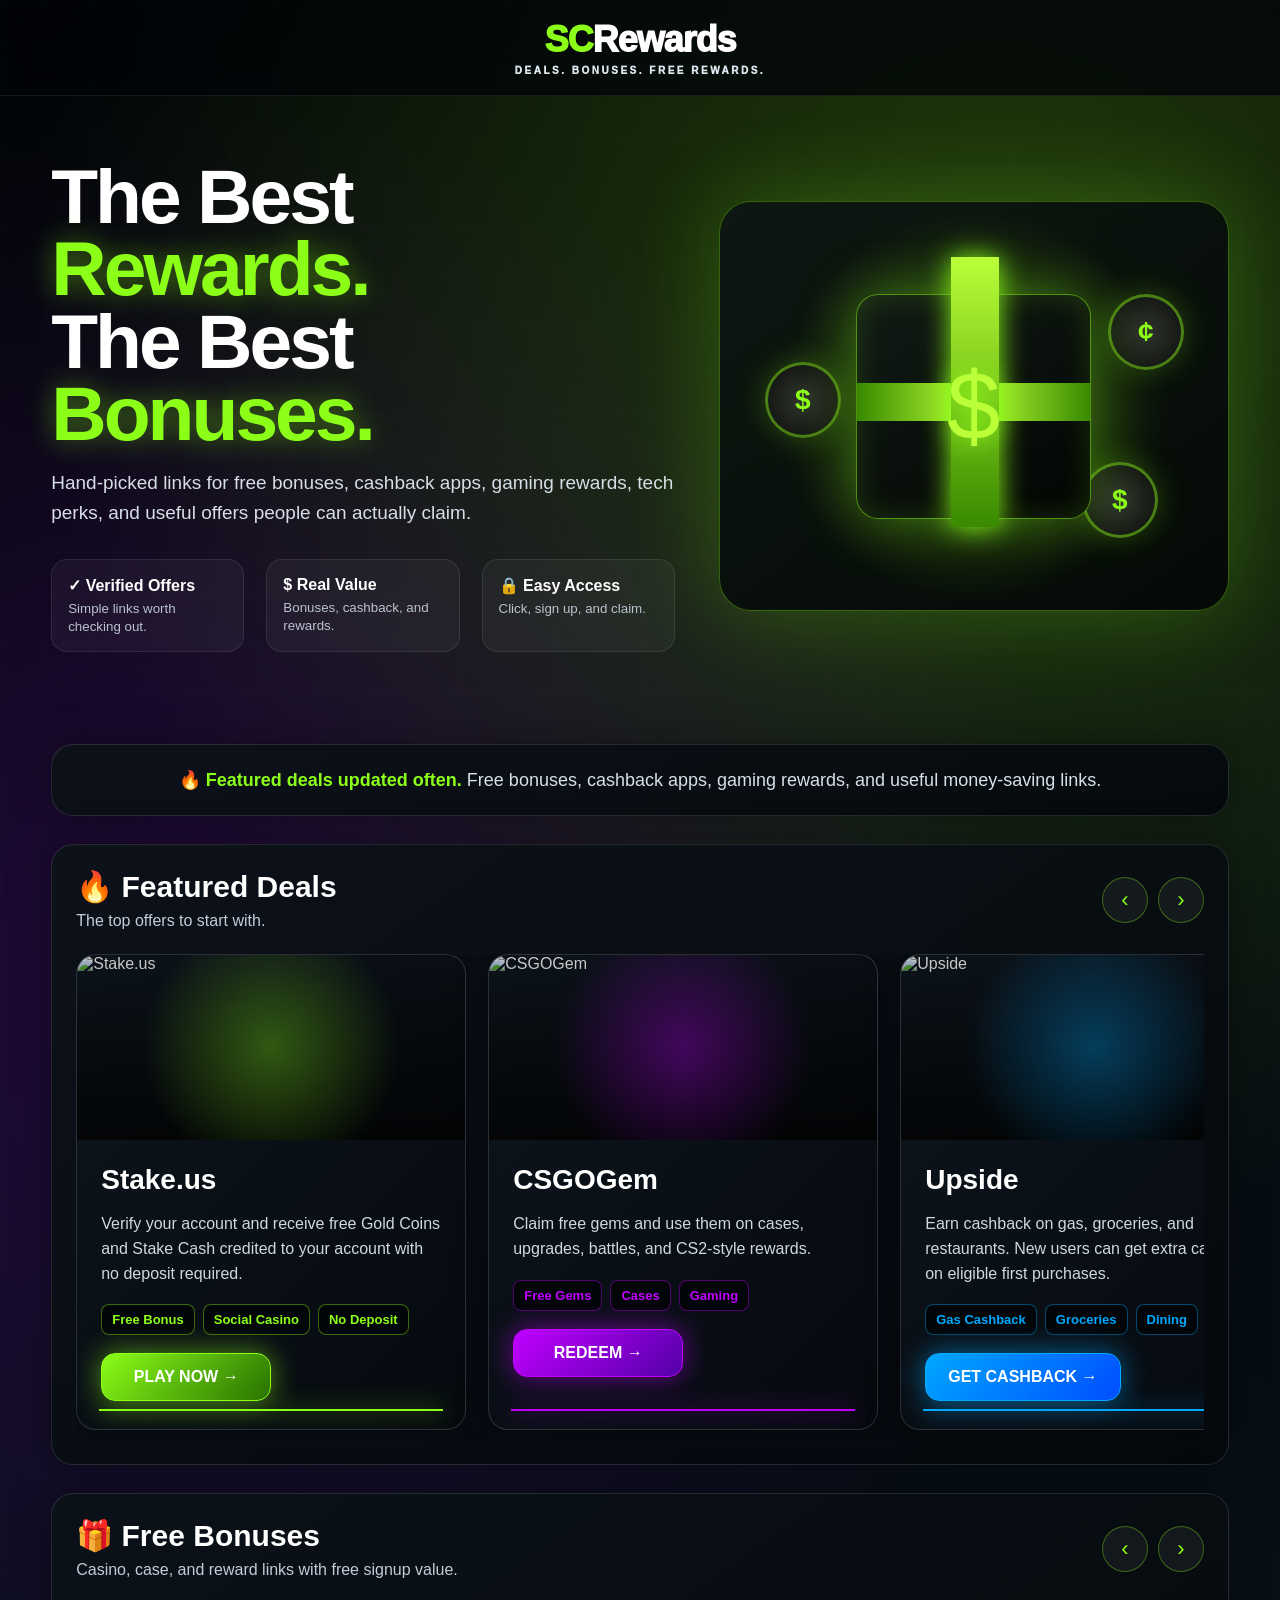
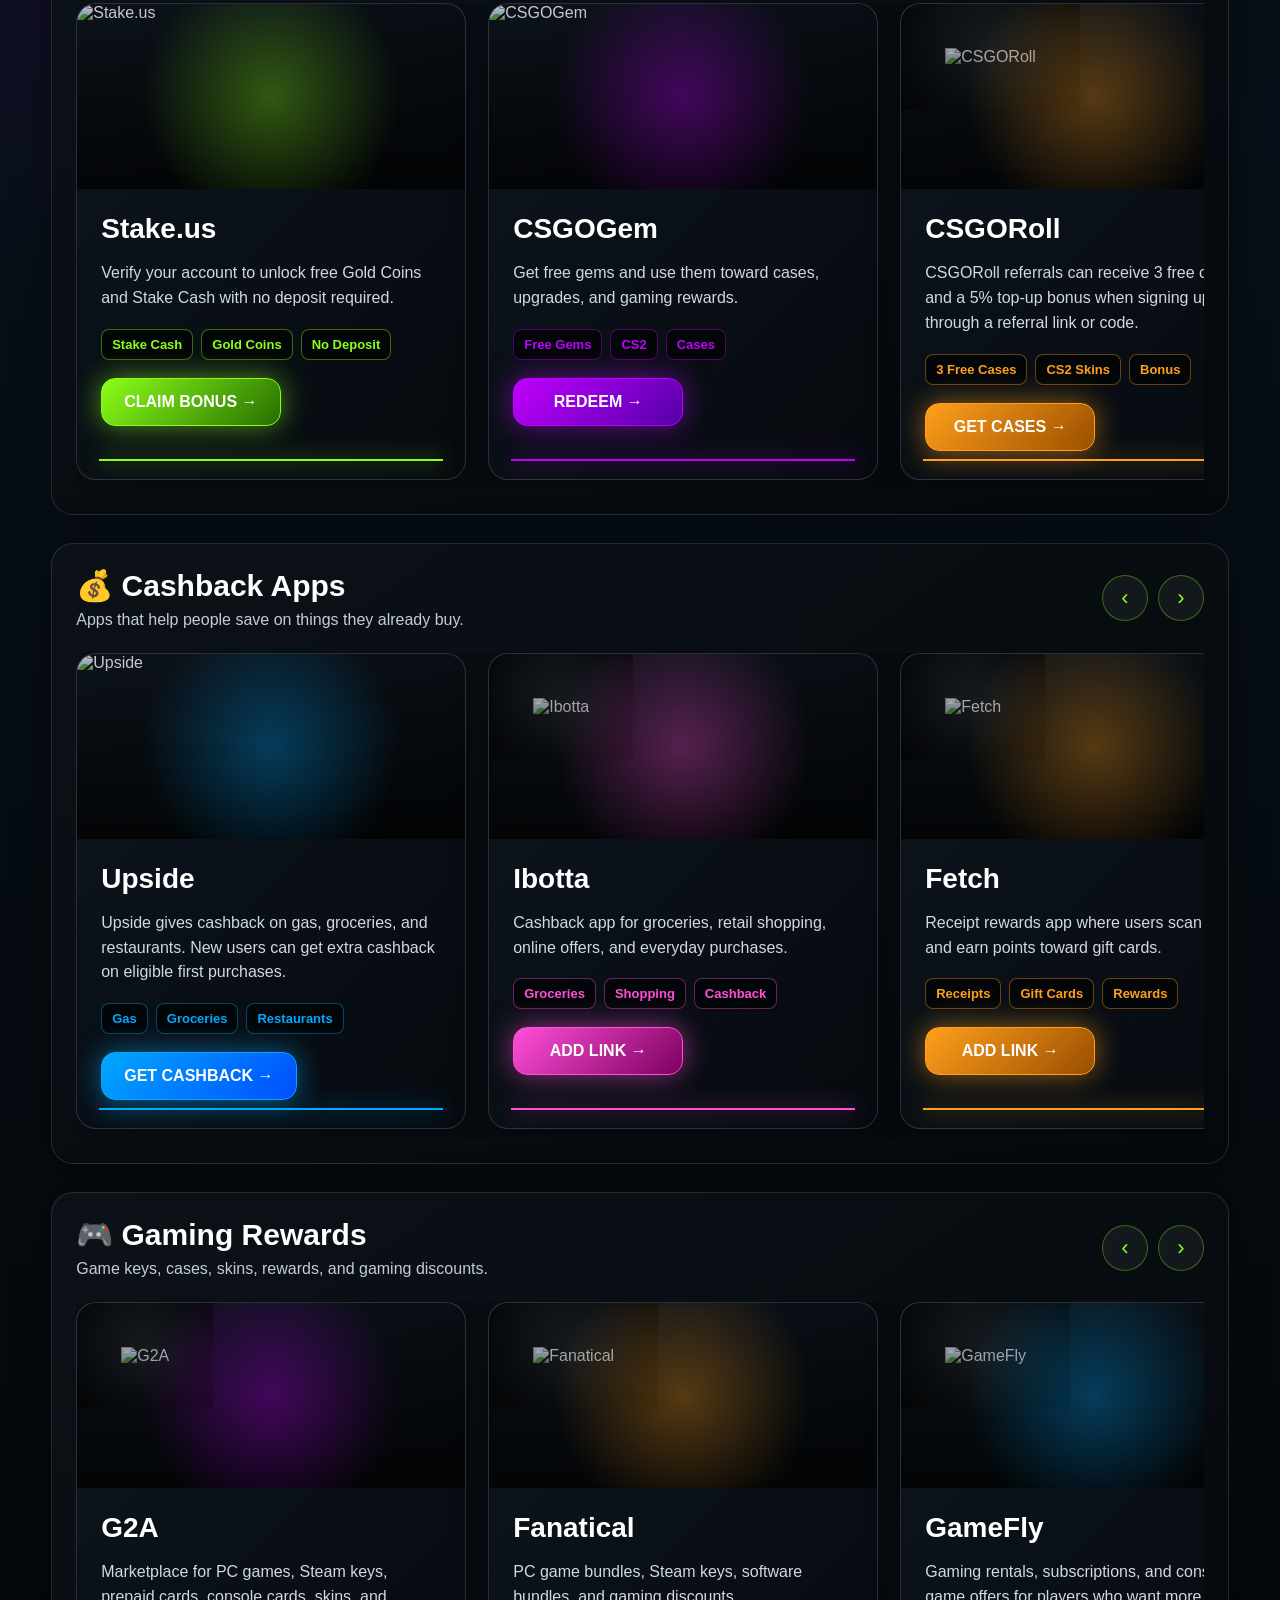
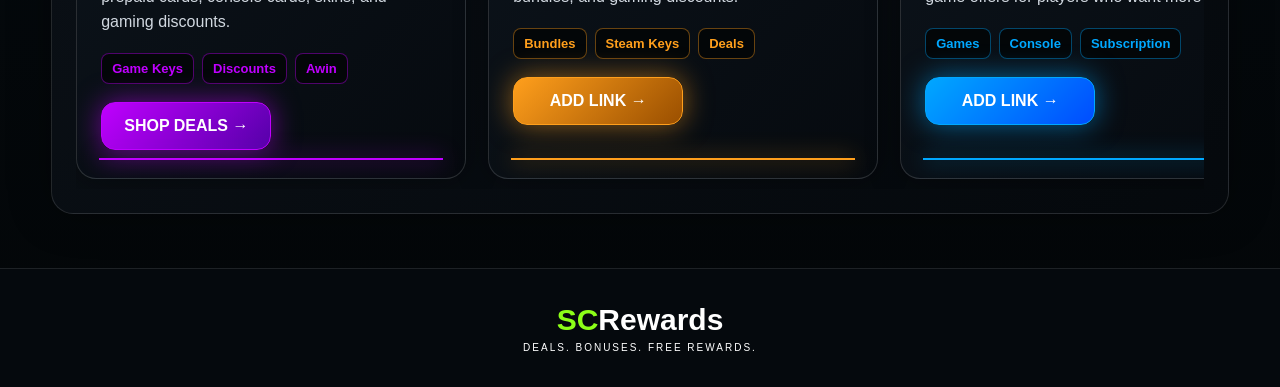
==== commit 386ae4a4: "Add files via upload" ====
--- a/index.html
+++ b/index.html
@@ -3,7 +3,7 @@
 <head>
 <meta charset="UTF-8" />
 <meta name="viewport" content="width=device-width, initial-scale=1.0" />
-<title>RewardRadar | Deals, Bonuses & Free Rewards</title>
+<title>SCRewards</title>
 
 <style>
 * {
@@ -17,11 +17,23 @@
 body {
   margin: 0;
   font-family: Arial, Helvetica, sans-serif;
-  color: #ffffff;
+  color: #fff;
   background:
-    radial-gradient(circle at 75% 10%, rgba(140, 255, 24, 0.22), transparent 28%),
-    radial-gradient(circle at 15% 35%, rgba(150, 0, 255, 0.18), transparent 30%),
-    linear-gradient(180deg, #020407, #071018 52%, #030608);
+    radial-gradient(circle at 78% 8%, rgba(140,255,24,.22), transparent 28%),
+    radial-gradient(circle at 16% 28%, rgba(168,0,255,.18), transparent 32%),
+    linear-gradient(180deg, #020407, #071018 48%, #030608);
+}
+
+body::before {
+  content: "";
+  position: fixed;
+  inset: 0;
+  pointer-events: none;
+  background-image:
+    linear-gradient(rgba(255,255,255,.025) 1px, transparent 1px),
+    linear-gradient(90deg, rgba(255,255,255,.025) 1px, transparent 1px);
+  background-size: 46px 46px;
+  opacity: .55;
 }
 
 a {
@@ -30,22 +42,22 @@
 }
 
 .header {
+  min-height: 96px;
+  display: flex;
+  justify-content: center;
+  align-items: center;
+  background: rgba(2,5,8,.76);
+  backdrop-filter: blur(18px);
+  border-bottom: 1px solid rgba(255,255,255,.08);
   position: sticky;
   top: 0;
-  z-index: 99;
-  min-height: 86px;
-  padding: 18px 6%;
-  display: flex;
-  align-items: center;
-  justify-content: space-between;
-  background: rgba(2, 5, 8, 0.92);
-  backdrop-filter: blur(16px);
-  border-bottom: 1px solid rgba(255,255,255,0.1);
+  z-index: 50;
 }
 
 .logo {
-  font-size: 28px;
-  font-weight: 900;
+  text-align: center;
+  font-size: 36px;
+  font-weight: 950;
   letter-spacing: -1px;
 }
 
@@ -55,69 +67,44 @@
 
 .logo small {
   display: block;
-  font-size: 9px;
-  letter-spacing: 1.8px;
-  color: #dce5ee;
-}
-
-nav {
-  display: flex;
-  gap: 22px;
-  font-size: 15px;
-}
-
-nav a:hover {
-  color: #8cff18;
+  margin-top: 4px;
+  font-size: 10px;
+  letter-spacing: 2.5px;
+  color: #dce8ef;
 }
 
 main {
-  width: min(1180px, 92%);
+  width: min(1220px, 92%);
   margin: 0 auto;
+  position: relative;
+  z-index: 2;
 }
 
 .hero {
-  min-height: 560px;
+  min-height: 620px;
   display: grid;
-  grid-template-columns: 1.1fr 0.9fr;
+  grid-template-columns: 1.1fr .9fr;
   align-items: center;
-  gap: 45px;
+  gap: 44px;
 }
 
 .hero h1 {
-  font-size: clamp(48px, 6vw, 78px);
-  line-height: 0.95;
   margin: 0;
+  font-size: clamp(50px, 6vw, 82px);
+  line-height: .94;
   letter-spacing: -3px;
 }
 
 .hero h1 span {
   color: #8cff18;
+  text-shadow: 0 0 28px rgba(140,255,24,.45);
 }
 
 .hero p {
-  max-width: 660px;
-  color: #d5dce5;
+  max-width: 680px;
+  color: #d7dee7;
   font-size: 19px;
   line-height: 1.6;
-}
-
-.hero-card {
-  padding: 34px;
-  border-radius: 28px;
-  background:
-    radial-gradient(circle, rgba(140,255,24,0.28), transparent 58%),
-    linear-gradient(145deg, rgba(13,22,18,0.95), rgba(4,8,6,0.95));
-  border: 1px solid rgba(140,255,24,0.3);
-  box-shadow: 0 0 80px rgba(140,255,24,0.22);
-}
-
-.hero-card h2 {
-  font-size: 34px;
-  margin: 0 0 14px;
-}
-
-.hero-card p {
-  font-size: 16px;
 }
 
 .trust {
@@ -128,138 +115,246 @@
 }
 
 .trust div {
-  border-left: 2px solid #8cff18;
-  padding-left: 14px;
+  padding: 16px;
+  border-radius: 16px;
+  background: rgba(255,255,255,.045);
+  border: 1px solid rgba(255,255,255,.09);
 }
 
 .trust strong {
   display: block;
+  margin-bottom: 4px;
 }
 
 .trust small {
   color: #bac3ce;
 }
 
+.hero-box {
+  min-height: 410px;
+  border-radius: 32px;
+  position: relative;
+  display: grid;
+  place-items: center;
+  background:
+    radial-gradient(circle, rgba(140,255,24,.32), transparent 60%),
+    linear-gradient(145deg, rgba(13,22,18,.95), rgba(4,8,6,.95));
+  border: 1px solid rgba(140,255,24,.35);
+  box-shadow: 0 0 90px rgba(140,255,24,.22);
+  overflow: hidden;
+}
+
+.gift {
+  width: 235px;
+  height: 225px;
+  border-radius: 22px;
+  background: linear-gradient(145deg, #111b15, #030503);
+  border: 1px solid rgba(140,255,24,.55);
+  box-shadow: inset 0 0 30px rgba(140,255,24,.16), 0 0 55px rgba(140,255,24,.35);
+  position: relative;
+}
+
+.gift::before {
+  content: "$";
+  position: absolute;
+  inset: 0;
+  display: grid;
+  place-items: center;
+  font-size: 96px;
+  color: #baff38;
+  text-shadow: 0 0 24px #8cff18;
+  z-index: 3;
+}
+
+.gift::after {
+  content: "";
+  position: absolute;
+  left: 94px;
+  top: -38px;
+  width: 48px;
+  height: 270px;
+  background: linear-gradient(#baff38, #398a00);
+  box-shadow: 0 0 28px #8cff18;
+  z-index: 2;
+}
+
+.gift .ribbon {
+  position: absolute;
+  left: 0;
+  top: 88px;
+  width: 100%;
+  height: 38px;
+  background: linear-gradient(90deg, #398a00, #baff38, #398a00);
+  z-index: 2;
+}
+
+.coin {
+  position: absolute;
+  width: 76px;
+  height: 76px;
+  border-radius: 50%;
+  display: grid;
+  place-items: center;
+  color: #8cff18;
+  font-size: 28px;
+  font-weight: 900;
+  border: 3px solid rgba(140,255,24,.45);
+  background: radial-gradient(circle, #30342d, #0b0d0b);
+  box-shadow: 0 0 30px rgba(140,255,24,.25);
+}
+
+.c1 { left: 45px; top: 160px; }
+.c2 { right: 44px; top: 92px; }
+.c3 { right: 70px; bottom: 72px; }
+
 .banner,
-.panel {
-  margin: 26px 0;
+.section {
+  margin: 28px 0;
   padding: 24px;
-  border-radius: 20px;
-  background: linear-gradient(145deg, rgba(12,18,25,0.96), rgba(5,9,13,0.96));
-  border: 1px solid rgba(255,255,255,0.12);
-  box-shadow: 0 0 40px rgba(0,0,0,0.35);
+  border-radius: 22px;
+  background: linear-gradient(145deg, rgba(12,18,25,.96), rgba(5,9,13,.96));
+  border: 1px solid rgba(255,255,255,.12);
+  box-shadow: 0 0 42px rgba(0,0,0,.36);
 }
 
 .banner {
+  text-align: center;
+  font-size: 18px;
+  color: #d8e0e9;
+}
+
+.banner strong {
+  color: #8cff18;
+}
+
+.section-top {
   display: flex;
+  justify-content: space-between;
   align-items: center;
   gap: 18px;
-}
-
-.banner strong {
-  color: #8cff18;
-}
-
-.banner p {
-  color: #d0d7df;
-  flex: 1;
-}
-
-.section-title {
   margin-bottom: 24px;
 }
 
-.section-title h2 {
+.section-top h2 {
   margin: 0;
   font-size: 30px;
 }
 
-.section-title p {
-  color: #c1c9d3;
+.section-top p {
   margin: 8px 0 0;
-  font-size: 16px;
-}
-
-.grid-two {
+  color: #c3ccd7;
+}
+
+.scroll-buttons {
+  display: flex;
+  gap: 10px;
+}
+
+.arrow {
+  width: 46px;
+  height: 46px;
+  border-radius: 999px;
+  border: 1px solid rgba(140,255,24,.35);
+  color: #8cff18;
+  background: rgba(255,255,255,.05);
+  cursor: pointer;
+  font-size: 22px;
+}
+
+.carousel {
   display: grid;
-  grid-template-columns: 1fr 1fr;
+  grid-auto-flow: column;
+  grid-auto-columns: minmax(390px, 1fr);
   gap: 22px;
-}
-
-.offer-card,
-.wide-card {
+  overflow-x: auto;
+  scroll-snap-type: x mandatory;
+  padding-bottom: 10px;
+}
+
+.carousel::-webkit-scrollbar {
+  height: 8px;
+}
+
+.carousel::-webkit-scrollbar-thumb {
+  background: rgba(140,255,24,.45);
+  border-radius: 999px;
+}
+
+.card {
+  scroll-snap-align: start;
   position: relative;
   overflow: hidden;
-  border-radius: 18px;
+  min-height: 430px;
+  border-radius: 20px;
   background: linear-gradient(135deg, #0d151d, #060a0f);
-  border: 1px solid rgba(255,255,255,0.14);
-}
-
-.offer-card {
-  min-height: 300px;
-  padding: 16px;
-  display: grid;
-  grid-template-columns: 45% 1fr;
-  gap: 22px;
-  align-items: center;
-}
-
-.wide-card {
-  padding: 16px;
-  display: grid;
-  grid-template-columns: 38% 1fr 220px;
-  gap: 24px;
-  align-items: center;
-}
-
-.offer-card::after,
-.wide-card::after {
+  border: 1px solid rgba(255,255,255,.14);
+  box-shadow: 0 0 32px rgba(0,0,0,.35);
+  transition: transform .25s ease, border-color .25s ease;
+}
+
+.card:hover {
+  transform: translateY(-5px);
+  border-color: rgba(255,255,255,.25);
+}
+
+.card::after {
   content: "";
   position: absolute;
   left: 22px;
   right: 22px;
   bottom: 18px;
   height: 2px;
-  background: #8cff18;
-  box-shadow: 0 0 20px #8cff18;
-}
-
-.purple-line::after {
-  background: #b400ff;
-  box-shadow: 0 0 20px #b400ff;
-}
-
-.blue-line::after {
-  background: #009dff;
-  box-shadow: 0 0 20px #009dff;
-}
-
-.offer-card img,
-.wide-card img {
+  background: var(--glow);
+  box-shadow: 0 0 22px var(--glow);
+}
+
+.card-image {
+  position: relative;
+  height: 185px;
+  display: block;
+  overflow: hidden;
+}
+
+.card-image::before {
+  content: "";
+  position: absolute;
+  inset: 0;
+  background:
+    radial-gradient(circle at center, color-mix(in srgb, var(--glow) 32%, transparent), transparent 60%),
+    linear-gradient(180deg, rgba(0,0,0,.1), rgba(0,0,0,.75));
+  z-index: 2;
+}
+
+.card-image img {
   width: 100%;
-  height: 220px;
+  height: 100%;
   object-fit: cover;
-  border-radius: 14px;
-  display: block;
-  transition: transform 0.25s ease, filter 0.25s ease;
-}
-
-.offer-card img:hover,
-.wide-card img:hover {
-  transform: scale(1.03);
-  filter: brightness(1.15);
-}
-
-.offer-card h3,
-.wide-card h3 {
-  font-size: 27px;
+  filter: brightness(.9);
+  transition: transform .25s ease, filter .25s ease;
+}
+
+.card-image:hover img {
+  transform: scale(1.05);
+  filter: brightness(1.1);
+}
+
+.logo-bg {
+  object-fit: contain !important;
+  padding: 44px;
+  background: radial-gradient(circle, rgba(255,255,255,.08), rgba(0,0,0,.65));
+}
+
+.card-content {
+  padding: 24px;
+}
+
+.card h3 {
   margin: 0 0 10px;
-}
-
-.offer-card p,
-.wide-card p,
-.simple-card p {
-  color: #d2d8e0;
+  font-size: 28px;
+}
+
+.card p {
+  color: #d1d8e0;
   line-height: 1.55;
   font-size: 16px;
 }
@@ -274,33 +369,25 @@
 .tags span {
   font-size: 13px;
   font-weight: 800;
-  color: #8cff18;
-  border: 1px solid rgba(140,255,24,0.35);
+  color: var(--glow);
+  border: 1px solid color-mix(in srgb, var(--glow) 40%, transparent);
   background: #030608;
   padding: 7px 10px;
   border-radius: 8px;
-}
-
-.purple-tags span {
-  color: #d576ff;
-  border-color: rgba(213,118,255,0.4);
-}
-
-.blue-tags span {
-  color: #3dbdff;
-  border-color: rgba(61,189,255,0.4);
 }
 
 .btn {
   position: relative;
   overflow: hidden;
   display: inline-block;
+  min-width: 170px;
+  padding: 14px 22px;
+  border-radius: 14px;
   text-align: center;
-  min-width: 175px;
-  padding: 14px 24px;
-  border-radius: 14px;
   font-weight: 900;
-  border: 1px solid rgba(255,255,255,0.2);
+  background: linear-gradient(135deg, var(--glow), var(--dark));
+  border: 1px solid var(--glow);
+  box-shadow: 0 0 28px color-mix(in srgb, var(--glow) 55%, transparent);
 }
 
 .btn::before {
@@ -310,7 +397,7 @@
   left: -90%;
   width: 70%;
   height: 100%;
-  background: linear-gradient(120deg, transparent, rgba(255,255,255,0.85), transparent);
+  background: linear-gradient(120deg, transparent, rgba(255,255,255,.88), transparent);
   transform: skewX(-25deg);
   animation: shine 2.7s infinite;
 }
@@ -321,46 +408,22 @@
   100% { left: 130%; }
 }
 
-.green {
-  background: linear-gradient(135deg, #8cff18, #276f00);
-  border-color: #8cff18;
-  box-shadow: 0 0 28px rgba(140,255,24,0.55);
-}
-
-.purple {
-  background: linear-gradient(135deg, #c000ff, #5400a8);
-  border-color: #c000ff;
-  box-shadow: 0 0 28px rgba(192,0,255,0.55);
-}
-
-.blue {
-  background: linear-gradient(135deg, #00a8ff, #004cff);
-  border-color: #00a8ff;
-  box-shadow: 0 0 28px rgba(0,168,255,0.55);
-}
-
-.simple-grid {
-  display: grid;
-  grid-template-columns: repeat(3, 1fr);
-  gap: 22px;
-}
-
-.simple-card {
-  padding: 24px;
-  border-radius: 18px;
-  background: linear-gradient(135deg, #0d151d, #060a0f);
-  border: 1px solid rgba(255,255,255,0.12);
-}
+.green { --glow: #8cff18; --dark: #276f00; }
+.purple { --glow: #c000ff; --dark: #5400a8; }
+.blue { --glow: #00a8ff; --dark: #004cff; }
+.orange { --glow: #ff9f1c; --dark: #9a4f00; }
+.pink { --glow: #ff4fd8; --dark: #7d005f; }
 
 .footer {
-  margin-top: 50px;
+  margin-top: 54px;
   padding: 34px 6%;
-  border-top: 1px solid rgba(255,255,255,0.1);
+  border-top: 1px solid rgba(255,255,255,.1);
   background: #05090d;
+  text-align: center;
 }
 
 .footer strong {
-  font-size: 28px;
+  font-size: 30px;
 }
 
 .footer span {
@@ -369,34 +432,29 @@
 
 .footer small {
   display: block;
-  margin-top: 4px;
-  font-size: 9px;
-  letter-spacing: 1.8px;
+  margin-top: 5px;
+  font-size: 10px;
+  letter-spacing: 2px;
 }
 
 @media (max-width: 900px) {
-  .header,
-  .banner {
-    flex-direction: column;
-    text-align: center;
-  }
-
-  nav {
-    flex-wrap: wrap;
-    justify-content: center;
-  }
-
-  .hero,
-  .grid-two,
-  .wide-card,
-  .offer-card,
-  .simple-grid {
+  .hero {
     grid-template-columns: 1fr;
+    padding: 46px 0;
   }
 
   .trust {
     grid-template-columns: 1fr;
   }
+
+  .section-top {
+    align-items: flex-start;
+    flex-direction: column;
+  }
+
+  .carousel {
+    grid-auto-columns: 88%;
+  }
 }
 </style>
 </head>
@@ -404,240 +462,262 @@
 <body>
 
 <header class="header">
-  <a href="#home" class="logo">
-    <span>Reward</span>Radar
+  <a href="#" class="logo">
+    <span>SC</span>Rewards
     <small>DEALS. BONUSES. FREE REWARDS.</small>
   </a>
-
-  <nav>
-    <a href="#home">Home</a>
-    <a href="#featured">Featured Deals</a>
-    <a href="#casinos">Casino Bonuses</a>
-    <a href="#cashback">Cashback</a>
-    <a href="#gaming">Gaming</a>
-    <a href="#tech">Tech</a>
-    <a href="#free">Free Rewards</a>
-  </nav>
 </header>
 
-<main id="home">
+<main>
 
 <section class="hero">
   <div>
-    <h1>One Place For <span>Deals,</span><br><span>Bonuses</span> & Freebies.</h1>
+    <h1>The Best <span>Rewards.</span><br>The Best <span>Bonuses.</span></h1>
     <p>
-      Find useful links for casino bonuses, cashback apps, gaming rewards, tech deals,
-      free offers, and money-saving tools — all organized in one simple place.
+      Hand-picked links for free bonuses, cashback apps, gaming rewards, tech perks,
+      and useful offers people can actually claim.
     </p>
 
     <div class="trust">
-      <div>
-        <strong>Curated Links</strong>
-        <small>Only offers worth checking out.</small>
-      </div>
-      <div>
-        <strong>Real Value</strong>
-        <small>Bonuses, rewards, and savings.</small>
-      </div>
-      <div>
-        <strong>Easy Access</strong>
-        <small>Click, sign up, and claim.</small>
-      </div>
-    </div>
-  </div>
-
-  <div class="hero-card">
-    <h2>🔥 Featured Deals</h2>
-    <p>
-      Start with the top offers below. These are the main deals currently highlighted
-      on RewardRadar.
-    </p>
-    <a href="#featured" class="btn green">VIEW DEALS →</a>
+      <div><strong>✓ Verified Offers</strong><small>Simple links worth checking out.</small></div>
+      <div><strong>$ Real Value</strong><small>Bonuses, cashback, and rewards.</small></div>
+      <div><strong>🔒 Easy Access</strong><small>Click, sign up, and claim.</small></div>
+    </div>
+  </div>
+
+  <div class="hero-box">
+    <div class="coin c1">$</div>
+    <div class="coin c2">¢</div>
+    <div class="coin c3">$</div>
+    <div class="gift"><div class="ribbon"></div></div>
   </div>
 </section>
 
 <section class="banner">
-  <span>🔥 <strong>Featured offers updated often</strong></span>
-  <p>Casino bonuses, cashback apps, gaming rewards, tech tools, and free deals in one spot.</p>
+  🔥 <strong>Featured deals updated often.</strong> Free bonuses, cashback apps, gaming rewards, and useful money-saving links.
 </section>
 
-<section id="featured" class="panel">
-  <div class="section-title">
-    <h2>🔥 Featured Deals</h2>
-    <p>The best current links to start with.</p>
-  </div>
-
-  <div class="grid-two">
-    <article class="offer-card">
-      <a href="https://stake.us/?c=aaLEj1pQ" target="_blank">
+<section class="section">
+  <div class="section-top">
+    <div>
+      <h2>🔥 Featured Deals</h2>
+      <p>The top offers to start with.</p>
+    </div>
+    <div class="scroll-buttons">
+      <button class="arrow" onclick="scrollDeals('featured', -1)">‹</button>
+      <button class="arrow" onclick="scrollDeals('featured', 1)">›</button>
+    </div>
+  </div>
+
+  <div class="carousel" id="featured">
+    <article class="card green">
+      <a class="card-image" href="https://stake.us/?c=aaLEj1pQ" target="_blank">
         <img src="images/stake.jpg" alt="Stake.us">
       </a>
-      <div>
+      <div class="card-content">
         <h3>Stake.us</h3>
-        <p>
-          Stake.us is a popular social casino where users can claim daily rewards,
-          collect free coins, and explore casino-style games and promotions.
-        </p>
-        <div class="tags">
-          <span>Daily Rewards</span>
-          <span>Social Casino</span>
-          <span>Free Coins</span>
-        </div>
-        <a class="btn green" href="https://stake.us/?c=aaLEj1pQ" target="_blank">PLAY NOW →</a>
-      </div>
-    </article>
-
-    <article class="offer-card purple-line">
-      <a href="https://csgogem.com/r/xzarrx" target="_blank">
+        <p>Verify your account and receive free Gold Coins and Stake Cash credited to your account with no deposit required.</p>
+        <div class="tags"><span>Free Bonus</span><span>Social Casino</span><span>No Deposit</span></div>
+        <a class="btn" href="https://stake.us/?c=aaLEj1pQ" target="_blank">PLAY NOW →</a>
+      </div>
+    </article>
+
+    <article class="card purple">
+      <a class="card-image" href="https://csgogem.com/r/xzarrx" target="_blank">
         <img src="images/csgogem.png" alt="CSGOGem">
       </a>
-      <div>
+      <div class="card-content">
         <h3>CSGOGem</h3>
-        <p>
-          CSGOGem lets users claim free gems and use them on cases, upgrades,
-          battles, and CS2-style rewards.
-        </p>
-        <div class="tags purple-tags">
-          <span>CS2</span>
-          <span>Free Gems</span>
-          <span>Gaming</span>
-        </div>
-        <a class="btn purple" href="https://csgogem.com/r/xzarrx" target="_blank">REDEEM →</a>
+        <p>Claim free gems and use them on cases, upgrades, battles, and CS2-style rewards.</p>
+        <div class="tags"><span>Free Gems</span><span>Cases</span><span>Gaming</span></div>
+        <a class="btn" href="https://csgogem.com/r/xzarrx" target="_blank">REDEEM →</a>
+      </div>
+    </article>
+
+    <article class="card blue">
+      <a class="card-image" href="https://upside.app.link/ISAIAH23539" target="_blank">
+        <img src="images/upside.jpg" alt="Upside">
+      </a>
+      <div class="card-content">
+        <h3>Upside</h3>
+        <p>Earn cashback on gas, groceries, and restaurants. New users can get extra cashback on eligible first purchases.</p>
+        <div class="tags"><span>Gas Cashback</span><span>Groceries</span><span>Dining</span></div>
+        <a class="btn" href="https://upside.app.link/ISAIAH23539" target="_blank">GET CASHBACK →</a>
       </div>
     </article>
   </div>
 </section>
 
-<section id="cashback" class="panel">
-  <div class="section-title">
-    <h2>💰 Cashback & Savings</h2>
-    <p>Apps and tools that help you earn money back on everyday spending.</p>
-  </div>
-
-  <article class="wide-card blue-line">
-    <a href="https://upside.app.link/ISAIAH23539" target="_blank">
-      <img src="images/upside.jpg" alt="Upside app">
-    </a>
-
+<section class="section">
+  <div class="section-top">
     <div>
-      <h3>Upside</h3>
-      <p>
-        Upside helps users earn cashback on gas, groceries, restaurants, and everyday
-        purchases. It is an easy way to save money on spending you already do.
-      </p>
-      <div class="tags blue-tags">
-        <span>Cashback</span>
-        <span>Gas Savings</span>
-        <span>Groceries</span>
-      </div>
-    </div>
-
-    <a class="btn blue" href="https://upside.app.link/ISAIAH23539" target="_blank">GET CASHBACK →</a>
-  </article>
+      <h2>🎁 Free Bonuses</h2>
+      <p>Casino, case, and reward links with free signup value.</p>
+    </div>
+    <div class="scroll-buttons">
+      <button class="arrow" onclick="scrollDeals('bonuses', -1)">‹</button>
+      <button class="arrow" onclick="scrollDeals('bonuses', 1)">›</button>
+    </div>
+  </div>
+
+  <div class="carousel" id="bonuses">
+    <article class="card green">
+      <a class="card-image" href="https://stake.us/?c=aaLEj1pQ" target="_blank">
+        <img src="images/stake.jpg" alt="Stake.us">
+      </a>
+      <div class="card-content">
+        <h3>Stake.us</h3>
+        <p>Verify your account to unlock free Gold Coins and Stake Cash with no deposit required.</p>
+        <div class="tags"><span>Stake Cash</span><span>Gold Coins</span><span>No Deposit</span></div>
+        <a class="btn" href="https://stake.us/?c=aaLEj1pQ" target="_blank">CLAIM BONUS →</a>
+      </div>
+    </article>
+
+    <article class="card purple">
+      <a class="card-image" href="https://csgogem.com/r/xzarrx" target="_blank">
+        <img src="images/csgogem.png" alt="CSGOGem">
+      </a>
+      <div class="card-content">
+        <h3>CSGOGem</h3>
+        <p>Get free gems and use them toward cases, upgrades, and gaming rewards.</p>
+        <div class="tags"><span>Free Gems</span><span>CS2</span><span>Cases</span></div>
+        <a class="btn" href="https://csgogem.com/r/xzarrx" target="_blank">REDEEM →</a>
+      </div>
+    </article>
+
+    <article class="card orange">
+      <a class="card-image" href="YOUR_CSGOROLL_LINK_HERE" target="_blank">
+        <img class="logo-bg" src="https://www.google.com/s2/favicons?domain=csgoroll.com&sz=256" alt="CSGORoll">
+      </a>
+      <div class="card-content">
+        <h3>CSGORoll</h3>
+        <p>CSGORoll referrals can receive 3 free cases and a 5% top-up bonus when signing up through a referral link or code.</p>
+        <div class="tags"><span>3 Free Cases</span><span>CS2 Skins</span><span>Bonus</span></div>
+        <a class="btn" href="YOUR_CSGOROLL_LINK_HERE" target="_blank">GET CASES →</a>
+      </div>
+    </article>
+  </div>
 </section>
 
-<section id="casinos" class="panel">
-  <div class="section-title">
-    <h2>🎰 Casino Bonuses</h2>
-    <p>Social casino links, daily rewards, free coins, free gems, and bonus opportunities.</p>
-  </div>
-
-  <div class="simple-grid">
-    <div class="simple-card">
-      <h3>Daily Casino Rewards</h3>
-      <p>Great for social casinos that offer daily coin claims, sweeps rewards, and free play promos.</p>
-    </div>
-
-    <div class="simple-card">
-      <h3>Free Gems & Cases</h3>
-      <p>Useful for CS2-style sites, case rewards, upgrade games, and gaming bonus platforms.</p>
-    </div>
-
-    <div class="simple-card">
-      <h3>Bonus Links</h3>
-      <p>Add any casino, gaming, or rewards link here when you get more affiliate offers.</p>
-    </div>
+<section class="section">
+  <div class="section-top">
+    <div>
+      <h2>💰 Cashback Apps</h2>
+      <p>Apps that help people save on things they already buy.</p>
+    </div>
+    <div class="scroll-buttons">
+      <button class="arrow" onclick="scrollDeals('cashback', -1)">‹</button>
+      <button class="arrow" onclick="scrollDeals('cashback', 1)">›</button>
+    </div>
+  </div>
+
+  <div class="carousel" id="cashback">
+    <article class="card blue">
+      <a class="card-image" href="https://upside.app.link/ISAIAH23539" target="_blank">
+        <img src="images/upside.jpg" alt="Upside">
+      </a>
+      <div class="card-content">
+        <h3>Upside</h3>
+        <p>Upside gives cashback on gas, groceries, and restaurants. New users can get extra cashback on eligible first purchases.</p>
+        <div class="tags"><span>Gas</span><span>Groceries</span><span>Restaurants</span></div>
+        <a class="btn" href="https://upside.app.link/ISAIAH23539" target="_blank">GET CASHBACK →</a>
+      </div>
+    </article>
+
+    <article class="card pink">
+      <a class="card-image" href="YOUR_IBOTTA_LINK_HERE" target="_blank">
+        <img class="logo-bg" src="https://www.google.com/s2/favicons?domain=ibotta.com&sz=256" alt="Ibotta">
+      </a>
+      <div class="card-content">
+        <h3>Ibotta</h3>
+        <p>Cashback app for groceries, retail shopping, online offers, and everyday purchases.</p>
+        <div class="tags"><span>Groceries</span><span>Shopping</span><span>Cashback</span></div>
+        <a class="btn" href="YOUR_IBOTTA_LINK_HERE" target="_blank">ADD LINK →</a>
+      </div>
+    </article>
+
+    <article class="card orange">
+      <a class="card-image" href="YOUR_FETCH_LINK_HERE" target="_blank">
+        <img class="logo-bg" src="https://www.google.com/s2/favicons?domain=fetch.com&sz=256" alt="Fetch">
+      </a>
+      <div class="card-content">
+        <h3>Fetch</h3>
+        <p>Receipt rewards app where users scan receipts and earn points toward gift cards.</p>
+        <div class="tags"><span>Receipts</span><span>Gift Cards</span><span>Rewards</span></div>
+        <a class="btn" href="YOUR_FETCH_LINK_HERE" target="_blank">ADD LINK →</a>
+      </div>
+    </article>
   </div>
 </section>
 
-<section id="gaming" class="panel">
-  <div class="section-title">
-    <h2>🎮 Gaming Rewards</h2>
-    <p>Game deals, free rewards, gift cards, skins, cases, memberships, and gaming discounts.</p>
-  </div>
-
-  <div class="simple-grid">
-    <div class="simple-card">
-      <h3>G2A</h3>
-      <p>Good option for game keys and gaming marketplace deals. Look for their affiliate program through Awin.</p>
-    </div>
-
-    <div class="simple-card">
-      <h3>Fanatical</h3>
-      <p>Good for PC game bundles, Steam keys, and discounted gaming offers.</p>
-    </div>
-
-    <div class="simple-card">
-      <h3>GameFly</h3>
-      <p>Good for gaming subscriptions, rentals, and console game offers.</p>
-    </div>
+<section class="section">
+  <div class="section-top">
+    <div>
+      <h2>🎮 Gaming Rewards</h2>
+      <p>Game keys, cases, skins, rewards, and gaming discounts.</p>
+    </div>
+    <div class="scroll-buttons">
+      <button class="arrow" onclick="scrollDeals('gaming', -1)">‹</button>
+      <button class="arrow" onclick="scrollDeals('gaming', 1)">›</button>
+    </div>
+  </div>
+
+  <div class="carousel" id="gaming">
+    <article class="card purple">
+      <a class="card-image" href="YOUR_G2A_LINK_HERE" target="_blank">
+        <img class="logo-bg" src="https://www.google.com/s2/favicons?domain=g2a.com&sz=256" alt="G2A">
+      </a>
+      <div class="card-content">
+        <h3>G2A</h3>
+        <p>Marketplace for PC games, Steam keys, prepaid cards, console cards, skins, and gaming discounts.</p>
+        <div class="tags"><span>Game Keys</span><span>Discounts</span><span>Awin</span></div>
+        <a class="btn" href="YOUR_G2A_LINK_HERE" target="_blank">SHOP DEALS →</a>
+      </div>
+    </article>
+
+    <article class="card orange">
+      <a class="card-image" href="YOUR_FANATICAL_LINK_HERE" target="_blank">
+        <img class="logo-bg" src="https://www.google.com/s2/favicons?domain=fanatical.com&sz=256" alt="Fanatical">
+      </a>
+      <div class="card-content">
+        <h3>Fanatical</h3>
+        <p>PC game bundles, Steam keys, software bundles, and gaming discounts.</p>
+        <div class="tags"><span>Bundles</span><span>Steam Keys</span><span>Deals</span></div>
+        <a class="btn" href="YOUR_FANATICAL_LINK_HERE" target="_blank">ADD LINK →</a>
+      </div>
+    </article>
+
+    <article class="card blue">
+      <a class="card-image" href="YOUR_GAMEFLY_LINK_HERE" target="_blank">
+        <img class="logo-bg" src="https://www.google.com/s2/favicons?domain=gamefly.com&sz=256" alt="GameFly">
+      </a>
+      <div class="card-content">
+        <h3>GameFly</h3>
+        <p>Gaming rentals, subscriptions, and console game offers for players who want more options.</p>
+        <div class="tags"><span>Games</span><span>Console</span><span>Subscription</span></div>
+        <a class="btn" href="YOUR_GAMEFLY_LINK_HERE" target="_blank">ADD LINK →</a>
+      </div>
+    </article>
   </div>
 </section>
 
-<section id="tech" class="panel">
-  <div class="section-title">
-    <h2>💻 Tech Deals</h2>
-    <p>Software, creator tools, AI apps, VPNs, security apps, and useful digital products.</p>
-  </div>
-
-  <div class="simple-grid">
-    <div class="simple-card">
-      <h3>Surfshark</h3>
-      <p>VPN and online privacy tools. Good tech affiliate category for digital product offers.</p>
-    </div>
-
-    <div class="simple-card">
-      <h3>Adobe</h3>
-      <p>Creative software and digital tools for creators, students, editors, and businesses.</p>
-    </div>
-
-    <div class="simple-card">
-      <h3>Hostinger</h3>
-      <p>Website hosting, domains, and online tools. Great fit if your audience builds websites.</p>
-    </div>
-  </div>
-</section>
-
-<section id="free" class="panel">
-  <div class="section-title">
-    <h2>🎁 Free Rewards</h2>
-    <p>Free apps, reward programs, signup bonuses, referral links, and useful freebies.</p>
-  </div>
-
-  <div class="simple-grid">
-    <div class="simple-card">
-      <h3>Receipt Apps</h3>
-      <p>Add Fetch, Ibotta, Receipt Hog, or other receipt reward apps here.</p>
-    </div>
-
-    <div class="simple-card">
-      <h3>Free Signup Offers</h3>
-      <p>Add apps that reward people for signing up, trying services, or completing simple tasks.</p>
-    </div>
-
-    <div class="simple-card">
-      <h3>Daily Deals</h3>
-      <p>Use this area for rotating offers, Rakuten links, limited-time rewards, and seasonal deals.</p>
-    </div>
-  </div>
-</section>
-
 </main>
 
 <footer class="footer">
-  <strong><span>Reward</span>Radar</strong>
+  <strong><span>SC</span>Rewards</strong>
   <small>DEALS. BONUSES. FREE REWARDS.</small>
 </footer>
 
+<script>
+function scrollDeals(id, direction) {
+  const carousel = document.getElementById(id);
+  const distance = Math.min(430, carousel.clientWidth * 0.85);
+  carousel.scrollBy({
+    left: direction * distance,
+    behavior: "smooth"
+  });
+}
+</script>
+
 </body>
 </html>
